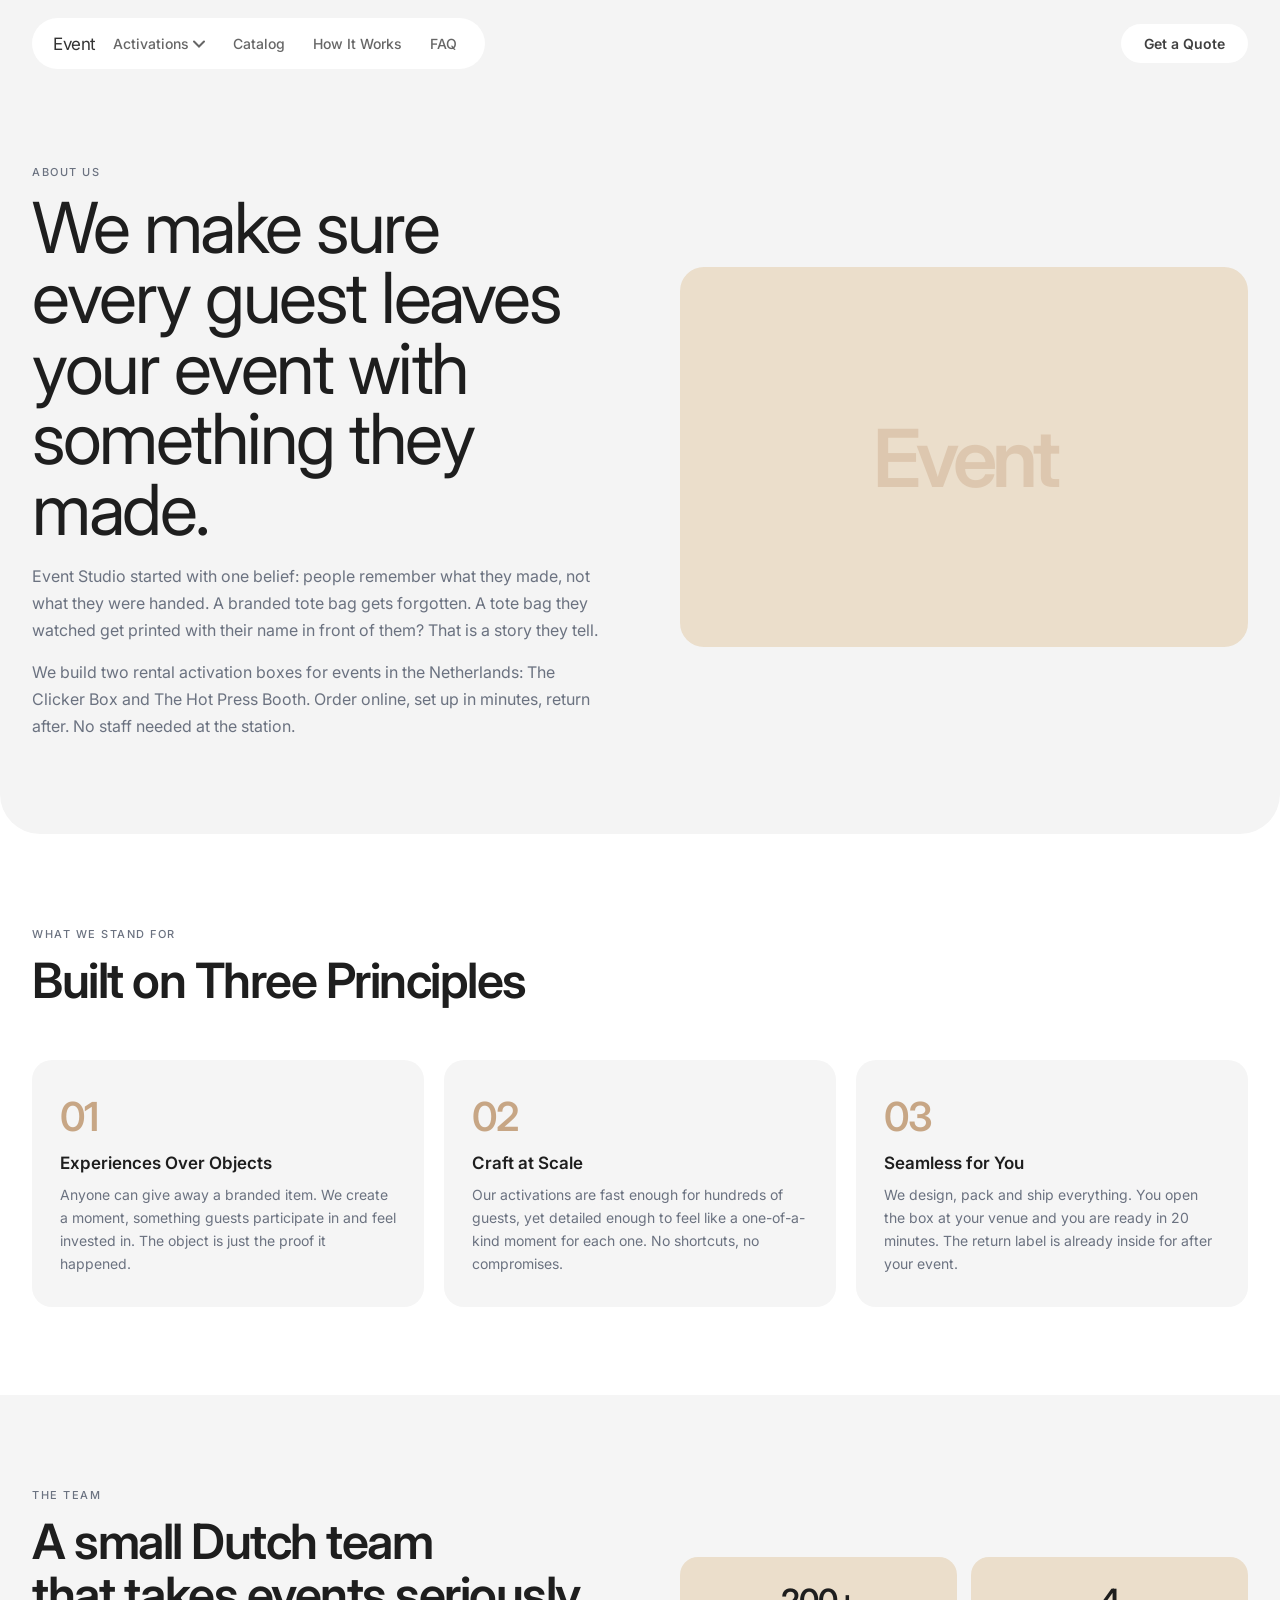
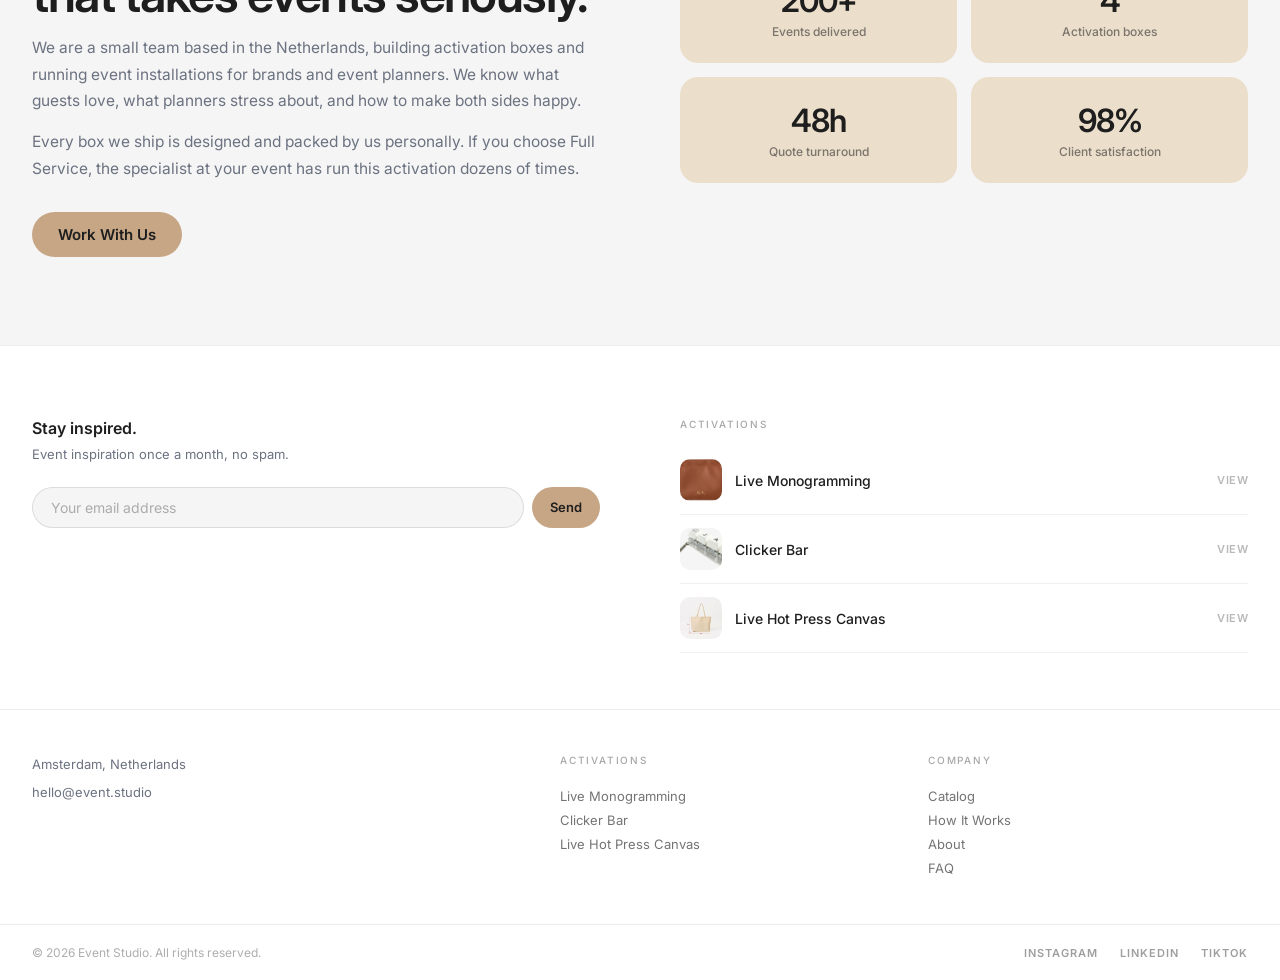
==== about.html @ 9ac8ed44 "Switch colour palette to warm tan: #c7a685 primary, #ebdecb backgrounds Co-Authored-By: Claude Sonne" ====
<!DOCTYPE html>
<html lang="en">
<head>
  <meta charset="UTF-8">
  <meta name="viewport" content="width=device-width, initial-scale=1">
  <title>About | Event Studio</title>
  <meta name="description" content="We are a live event activation studio specializing in personalized interactive experiences: monogramming, perfume bars, clicker keychains and hot press canvas.">
  <link rel="preconnect" href="https://fonts.googleapis.com">
  <link rel="preconnect" href="https://fonts.gstatic.com" crossorigin>
  <link href="https://fonts.googleapis.com/css2?family=Inter:wght@300;400;500;600;700;800;900&display=swap" rel="stylesheet">
  <link rel="stylesheet" href="style.css">
  <style>
    .page-hero { background: #F4F4F4; padding: 160px var(--pad) 80px; border-radius: 0 0 40px 40px; }
    .page-hero-inner { max-width: var(--mw); margin: 0 auto; display: grid; grid-template-columns: 1fr 1fr; gap: 80px; align-items: center; }
    .page-hero h1 { font-size: clamp(38px,5.5vw,80px); font-weight: 400; letter-spacing: -2.5px; color: var(--char); line-height: 1.0; margin-bottom: 18px; }
    .page-hero p { font-size: 16px; color: var(--muted); line-height: 1.7; margin-bottom: 14px; }
    .hero-visual { background: var(--lime-soft); border-radius: 24px; height: 380px; display: flex; align-items: center; justify-content: center; }
    .hero-visual-text { font-size: 80px; font-weight: 600; color: rgba(199,166,133,0.40); letter-spacing: -5px; }

    .sec-values { padding: 88px var(--pad); background: #fff; }
    .values-grid { display: grid; grid-template-columns: repeat(3, 1fr); gap: 20px; margin-top: 52px; }
    .value-card { background: var(--soft); border-radius: 20px; padding: 32px 28px; }
    .value-num { font-size: 40px; font-weight: 600; color: var(--lime); letter-spacing: -2px; margin-bottom: 12px; }
    .value-card h4 { font-size: 17px; font-weight: 600; color: var(--char); margin-bottom: 10px; }
    .value-card p { font-size: 14px; color: var(--muted); line-height: 1.65; }

    .sec-team { padding: 88px var(--pad); background: var(--soft); }
    .team-inner { max-width: var(--mw); margin: 0 auto; display: grid; grid-template-columns: 1fr 1fr; gap: 80px; align-items: center; }
    .team-text p { font-size: 15.5px; color: var(--muted); line-height: 1.72; margin-bottom: 14px; }
    .team-text a { display: inline-block; margin-top: 16px; }
    .team-grid-visual { display: grid; grid-template-columns: 1fr 1fr; gap: 14px; }
    .team-vis-item { background: var(--lime-soft); border-radius: 18px; padding: 24px; text-align: center; }
    .team-vis-num { font-size: 32px; font-weight: 600; color: var(--char); letter-spacing: -1px; margin-bottom: 4px; }
    .team-vis-lbl { font-size: 12px; color: rgba(30,30,30,0.55); font-weight: 500; }

    .sec-cta { padding: 88px var(--pad); background: var(--lime); text-align: center; }
    .sec-cta h2 { font-size: clamp(28px,3.5vw,52px); font-weight: 600; letter-spacing: -1.5px; color: var(--char); margin-bottom: 14px; }
    .sec-cta p { font-size: 16px; color: rgba(30,30,30,0.65); max-width: 500px; margin: 0 auto 32px; line-height: 1.65; }
    .cta-btns { display: flex; gap: 12px; justify-content: center; flex-wrap: wrap; }

    @media (max-width: 900px) { .page-hero-inner { grid-template-columns: 1fr; } .hero-visual { display: none; } .team-inner { grid-template-columns: 1fr; gap: 48px; } }
    @media (max-width: 768px) { .values-grid { grid-template-columns: 1fr; } .team-grid-visual { grid-template-columns: repeat(2,1fr); } .sec-values,.sec-team,.sec-cta { padding: 60px 5vw; } .page-hero { padding: 120px 5vw 60px; } }
  </style>
</head>
<body>
<nav class="nav"><div class="nav-inner">
  <a href="index.html" class="nav-logo">Event</a>
  <div class="nav-links">
    <div class="nav-drop"><button class="nav-drop-btn">Activations<svg class="chevron" viewBox="0 0 12 8" fill="none" stroke="currentColor" stroke-width="2" stroke-linecap="round"><path d="M1 1.5l5 5 5-5"/></svg></button>
    <div class="nav-dropdown"><div class="nav-dropdown-menu"><a href="live-monogramming.html">Live Monogramming</a><a href="clicker-bar.html">Clicker Bar</a><a href="live-hot-press.html">Live Hot Press Canvas</a></div></div></div>
    <a href="catalog.html" class="nav-link">Catalog</a><a href="pricing.html" class="nav-link">How It Works</a><a href="index.html#faq" class="nav-link">FAQ</a>
  </div>
    <button class="hamburger" id="hamburger"><span></span><span></span></button>
</div>
  <a href="book.html" class="btn-quote">Get a Quote</a>
</nav>
<div class="mobile-overlay" id="mobileOverlay">
  <div class="mob-top">
    <a href="index.html" class="mob-logo">Event</a>
    <div class="mob-topnav"><a href="catalog.html">Catalog</a><a href="pricing.html">How It Works</a><a href="index.html#faq">FAQ</a></div>
    <button class="mob-close" id="mobClose"><svg viewBox="0 0 14 14" fill="none" stroke="currentColor" stroke-width="2.5" stroke-linecap="round"><path d="M1 1l12 12M13 1L1 13"/></svg></button>
  </div>
  <div class="mob-panel">
    <a href="live-monogramming.html" class="mob-item"><div class="mob-item-img"><img src="images/img-card-mono.png" alt="Live Monogramming"></div><div class="mob-item-info"><span class="mob-item-cat">Activation</span><span class="mob-item-name">Live Monogramming</span></div></a>
    <a href="clicker-bar.html" class="mob-item"><div class="mob-item-img"><img src="images/img-card-clicker.png" alt="Clicker Bar"></div><div class="mob-item-info"><span class="mob-item-cat">Activation</span><span class="mob-item-name">Clicker Bar</span></div></a>
    <a href="live-hot-press.html" class="mob-item"><div class="mob-item-img"><img src="images/hot-03-tote-bag.png" alt="Live Hot Press Canvas"></div><div class="mob-item-info"><span class="mob-item-cat">Activation</span><span class="mob-item-name">Live Hot Press Canvas</span></div></a>
    <a href="catalog.html" class="mob-all">Browse All Catalog <span>→</span></a>
  </div>
  <a href="book.html" class="mob-quote">Get a Quote</a>
</div>

<section class="page-hero">
  <div class="page-hero-inner">
    <div>
      <div class="sec-badge">About Us</div>
      <h1>We make sure every guest leaves<br>your event with something they made.</h1>
      <p>Event Studio started with one belief: people remember what they made, not what they were handed. A branded tote bag gets forgotten. A tote bag they watched get printed with their name in front of them? That is a story they tell.</p>
      <p>We build two rental activation boxes for events in the Netherlands: The Clicker Box and The Hot Press Booth. Order online, set up in minutes, return after. No staff needed at the station.</p>
    </div>
    <div class="hero-visual"><div class="hero-visual-text">Event</div></div>
  </div>
</section>

<section class="sec-values">
  <div class="sec-inner">
    <div class="sec-hdr reveal"><div class="sec-badge">What We Stand For</div><h2 class="sec-h2">Built on Three Principles</h2></div>
    <div class="values-grid">
      <div class="value-card reveal"><div class="value-num">01</div><h4>Experiences Over Objects</h4><p>Anyone can give away a branded item. We create a moment, something guests participate in and feel invested in. The object is just the proof it happened.</p></div>
      <div class="value-card reveal"><div class="value-num">02</div><h4>Craft at Scale</h4><p>Our activations are fast enough for hundreds of guests, yet detailed enough to feel like a one-of-a-kind moment for each one. No shortcuts, no compromises.</p></div>
      <div class="value-card reveal"><div class="value-num">03</div><h4>Seamless for You</h4><p>We design, pack and ship everything. You open the box at your venue and you are ready in 20 minutes. The return label is already inside for after your event.</p></div>
    </div>
  </div>
</section>

<section class="sec-team">
  <div class="team-inner">
    <div class="team-text reveal">
      <div class="sec-badge">The Team</div>
      <h2 class="sec-h2">A small Dutch team<br>that takes events seriously.</h2>
      <p>We are a small team based in the Netherlands, building activation boxes and running event installations for brands and event planners. We know what guests love, what planners stress about, and how to make both sides happy.</p>
      <p>Every box we ship is designed and packed by us personally. If you choose Full Service, the specialist at your event has run this activation dozens of times.</p>
      <a href="book.html" class="btn-primary">Work With Us</a>
    </div>
    <div class="team-grid-visual reveal">
      <div class="team-vis-item"><div class="team-vis-num">200+</div><div class="team-vis-lbl">Events delivered</div></div>
      <div class="team-vis-item"><div class="team-vis-num">4</div><div class="team-vis-lbl">Activation boxes</div></div>
      <div class="team-vis-item"><div class="team-vis-num">48h</div><div class="team-vis-lbl">Quote turnaround</div></div>
      <div class="team-vis-item"><div class="team-vis-num">98%</div><div class="team-vis-lbl">Client satisfaction</div></div>
    </div>
  </div>
</section>

<footer>
  <div class="foot-top"><div class="foot-nl"><div class="foot-nl-heading">Stay inspired.</div><p>Event inspiration once a month, no spam.</p><form class="nl-form" id="nlForm"><input type="email" placeholder="Your email address" required><button type="submit">Send</button></form></div>
  <div class="foot-acts"><div class="foot-acts-label">Activations</div><ul class="foot-act-list">
    <li><a href="live-monogramming.html"><div class="foot-act-left"><img src="images/img-card-mono.png" alt="" class="foot-act-thumb">Live Monogramming</div><span class="foot-act-arrow">VIEW</span></a></li>
    <li><a href="clicker-bar.html"><div class="foot-act-left"><img src="images/img-card-clicker.png" alt="" class="foot-act-thumb">Clicker Bar</div><span class="foot-act-arrow">VIEW</span></a></li>
    <li><a href="live-hot-press.html"><div class="foot-act-left"><img src="images/hot-03-tote-bag.png" alt="" class="foot-act-thumb">Live Hot Press Canvas</div><span class="foot-act-arrow">VIEW</span></a></li>
  </ul></div></div>
  <div class="foot-mid"><div class="foot-mid-info"><p>Amsterdam, Netherlands</p><p>hello@event.studio</p></div><div><div class="foot-col-label">Activations</div><div class="foot-col-links"><a href="live-monogramming.html">Live Monogramming</a><a href="clicker-bar.html">Clicker Bar</a><a href="live-hot-press.html">Live Hot Press Canvas</a></div></div><div><div class="foot-col-label">Company</div><div class="foot-col-links"><a href="catalog.html">Catalog</a><a href="pricing.html">How It Works</a><a href="about.html">About</a><a href="index.html#faq">FAQ</a></div></div></div>
  <div class="foot-bottom"><p>© 2026 Event Studio. All rights reserved.</p><div class="foot-socials"><a href="#">Instagram</a><a href="#">LinkedIn</a><a href="#">TikTok</a></div></div>
</footer>
<script>
const ham=document.getElementById('hamburger'),overlay=document.getElementById('mobileOverlay'),mobClose=document.getElementById('mobClose');
ham.addEventListener('click',()=>{ham.classList.add('open');overlay.classList.add('open');});
if(mobClose)mobClose.addEventListener('click',()=>{ham.classList.remove('open');overlay.classList.remove('open');});
overlay.querySelectorAll('a').forEach(a=>a.addEventListener('click',()=>{ham.classList.remove('open');overlay.classList.remove('open');}));
document.querySelectorAll('.reveal').forEach(r=>new IntersectionObserver(entries=>{entries.forEach(e=>{if(e.isIntersecting)e.target.classList.add('visible');});},{threshold:0.1}).observe(r));
document.getElementById('nlForm').addEventListener('submit',e=>{e.preventDefault();const b=e.target.querySelector('button');b.textContent='Sent';b.disabled=true;});
</script>
</body>
</html>
---- style.css ----
/* ── TOKENS ─────────────────────────────────────────────── */
:root {
  --lime:        #c7a685;
  --lime-lt:     #d4b99a;
  --lime-soft:   #ebdecb;
  --char:        #1E1E1E;
  --char-dk:     #111111;
  --soft:        #F5F5F5;
  --white:       #FFFFFF;
  --beige:       #F7F3EC;
  --text:        #1A1A1A;
  --muted:       #6B7280;
  --r:           20px;
  --r-pill:      100px;
  --pad:         2.5vw;
  --mw:          1400px;
  --nav-glass:   rgba(255,255,255,0.94);
  --nav-border:  transparent;
}

/* ── RESET ──────────────────────────────────────────────── */
*, *::before, *::after { box-sizing: border-box; margin: 0; padding: 0; }
html { scroll-behavior: smooth; }
body {
  font-family: 'Inter', -apple-system, sans-serif;
  color: var(--text);
  background: var(--white);
  overflow-x: hidden;
}
a { text-decoration: none; color: inherit; }
img { max-width: 100%; display: block; }
button { font-family: inherit; }

/* ── NAVIGATION ─────────────────────────────────────────── */
.nav {
  position: fixed;
  top: 18px;
  left: 50%;
  transform: translateX(-50%);
  z-index: 1000;
  width: calc(100% - 2 * var(--pad));
  max-width: var(--mw);
  display: flex;
  align-items: center;
  justify-content: space-between;
  gap: 10px;
}

/* Left pill: logo + links + hamburger */
.nav-inner {
  background: var(--nav-glass);
  backdrop-filter: blur(28px);
  -webkit-backdrop-filter: blur(28px);
  border-radius: var(--r-pill);
  padding: 8px 14px 8px 20px;
  display: flex;
  align-items: center;
  gap: 4px;
  border: 1px solid var(--nav-border);
}
.nav-logo {
  font-size: 17px;
  font-weight: 400;
  color: rgba(0,0,0,0.8);
  letter-spacing: -0.5px;
  margin-right: auto;
}
.nav-links {
  display: flex;
  align-items: center;
  gap: 2px;
}
.nav-link {
  color: rgba(0,0,0,0.6);
  font-size: 14px;
  font-weight: 500;
  padding: 8px 13px;
  border-radius: var(--r-pill);
  transition: color .2s, background .2s;
  white-space: nowrap;
}
.nav-link:hover { color: rgba(0,0,0,0.85); background: rgba(0,0,0,0.05); }

/* Dropdown */
.nav-drop { position: relative; }
.nav-drop-btn {
  color: rgba(0,0,0,0.6);
  font-size: 14px;
  font-weight: 500;
  padding: 8px 13px;
  border-radius: var(--r-pill);
  background: none;
  border: none;
  cursor: pointer;
  display: flex;
  align-items: center;
  gap: 4px;
  transition: color .2s, background .2s;
  white-space: nowrap;
}
.nav-drop-btn:hover,
.nav-drop:hover .nav-drop-btn { color: rgba(0,0,0,0.85); background: rgba(0,0,0,0.05); }
.nav-drop-btn .chevron {
  width: 12px; height: 12px;
  transition: transform .25s;
  flex-shrink: 0;
}
.nav-drop:hover .nav-drop-btn .chevron { transform: rotate(180deg); }

.nav-dropdown {
  display: none;
  position: absolute;
  top: 100%;
  left: 50%;
  transform: translateX(-50%);
  padding-top: 10px;
  min-width: 230px;
  z-index: 10;
}
.nav-drop:hover .nav-dropdown { display: block; }

.nav-dropdown-menu {
  background: rgba(255,255,255,0.94);
  backdrop-filter: blur(28px);
  -webkit-backdrop-filter: blur(28px);
  border-radius: 16px;
  padding: 8px;
  border: none;
  box-shadow: 0 8px 32px rgba(0,0,0,0.10);
}
.nav-dropdown-menu a {
  display: block;
  color: rgba(0,0,0,0.62);
  font-size: 14px;
  font-weight: 500;
  padding: 10px 14px;
  border-radius: 10px;
  transition: background .2s, color .2s;
}
.nav-dropdown-menu a:hover { background: rgba(0,0,0,0.05); color: rgba(0,0,0,0.85); }

/* Right pill: Get a Quote */
.btn-quote {
  background: var(--nav-glass);
  backdrop-filter: blur(28px);
  -webkit-backdrop-filter: blur(28px);
  border: 1px solid var(--nav-border);
  color: rgba(0,0,0,0.75);
  font-size: 14px;
  font-weight: 600;
  padding: 10px 22px;
  border-radius: var(--r-pill);
  transition: background .2s;
  white-space: nowrap;
  flex-shrink: 0;
  display: block;
}
.btn-quote:hover { background: rgba(255,255,255,0.95); }

/* Hamburger */
.hamburger {
  display: none;
  flex-direction: column;
  gap: 6px;
  background: none;
  border: none;
  cursor: pointer;
  padding: 8px;
  margin-left: 4px;
}
.hamburger span {
  display: block;
  width: 22px;
  height: 2.5px;
  background: rgba(0,0,0,0.65);
  border-radius: var(--r-pill);
  transition: transform .3s, opacity .3s;
}
.hamburger.open span:nth-child(1) { transform: translateY(8.5px) rotate(45deg); }
.hamburger.open span:nth-child(2) { transform: translateY(-8.5px) rotate(-45deg); }

/* ── MOBILE OVERLAY ──────────────────────────────────────── */
.mobile-overlay {
  display: flex;
  position: fixed;
  inset: 0;
  background: rgba(15,15,15,0.95);
  backdrop-filter: blur(28px);
  -webkit-backdrop-filter: blur(28px);
  z-index: 999;
  padding: 16px 5vw 32px;
  flex-direction: column;
  gap: 0;
  transform: translateY(-100%);
  transition: transform .42s cubic-bezier(.16,1,.3,1);
  pointer-events: none;
  overflow-y: auto;
}
.mobile-overlay.open { transform: translateY(0); pointer-events: auto; }
.mob-top {
  display: flex;
  align-items: center;
  gap: 8px;
  padding: 14px 0 18px;
  border-bottom: 1px solid rgba(255,255,255,0.07);
  margin-bottom: 18px;
}
.mob-logo {
  font-size: 16px;
  font-weight: 600;
  color: #fff;
  letter-spacing: -0.5px;
  text-decoration: none;
  margin-right: 4px;
}
.mob-topnav { display: flex; flex-wrap: wrap; gap: 2px; }
.mob-topnav a {
  color: rgba(255,255,255,0.52);
  font-size: 13px;
  font-weight: 500;
  padding: 5px 10px;
  border-radius: var(--r-pill);
  transition: color .2s, background .2s;
}
.mob-topnav a:hover { color: #fff; background: rgba(255,255,255,0.08); }
.mob-close {
  margin-left: auto;
  background: rgba(255,255,255,0.1);
  border: none;
  border-radius: 50%;
  width: 34px;
  height: 34px;
  display: flex;
  align-items: center;
  justify-content: center;
  cursor: pointer;
  flex-shrink: 0;
  transition: background .2s;
}
.mob-close:hover { background: rgba(255,255,255,0.18); }
.mob-close svg { width: 14px; height: 14px; stroke: rgba(255,255,255,0.75); }
.mob-panel {
  background: rgba(255,255,255,0.05);
  border-radius: 20px;
  overflow: hidden;
  border: 1px solid rgba(255,255,255,0.07);
}
.mob-item {
  display: flex;
  align-items: center;
  gap: 14px;
  padding: 14px 18px;
  border-bottom: 1px solid rgba(255,255,255,0.06);
  color: #fff;
  transition: background .2s;
}
.mob-item:last-of-type { border-bottom: none; }
.mob-item:hover { background: rgba(255,255,255,0.04); }
.mob-item-img {
  width: 52px;
  height: 52px;
  border-radius: 12px;
  background: rgba(255,255,255,0.08);
  overflow: hidden;
  flex-shrink: 0;
  display: flex;
  align-items: center;
  justify-content: center;
}
.mob-item-img img { width: 100%; height: 100%; object-fit: contain; }
.mob-item-cat {
  display: block;
  font-size: 11px;
  color: rgba(255,255,255,0.35);
  margin-bottom: 3px;
  font-weight: 500;
}
.mob-item-name {
  display: block;
  font-size: 15px;
  font-weight: 600;
  color: rgba(255,255,255,0.88);
}
.mob-all {
  display: flex;
  align-items: center;
  justify-content: flex-end;
  gap: 6px;
  padding: 14px 18px;
  font-size: 13px;
  font-weight: 600;
  color: var(--lime);
  border-top: 1px solid rgba(255,255,255,0.06);
  transition: color .2s;
}
.mob-all:hover { color: var(--lime-lt); }
.mob-quote {
  display: block;
  margin-top: 16px;
  background: var(--lime);
  color: var(--char);
  font-size: 16px;
  font-weight: 600;
  padding: 15px;
  border-radius: var(--r-pill);
  text-align: center;
  transition: background .2s;
}
.mob-quote:hover { background: var(--lime-lt); }

/* ── SHARED SECTION LAYOUT ───────────────────────────────── */
.sec-inner {
  max-width: var(--mw);
  margin: 0 auto;
}
.sec-badge {
  display: inline-block;
  font-size: 11px;
  font-weight: 500;
  letter-spacing: 1.5px;
  text-transform: uppercase;
  color: var(--muted);
  margin-bottom: 14px;
}
.sec-badge-lime {
  display: inline-block;
  font-size: 11px;
  font-weight: 500;
  letter-spacing: 1.5px;
  text-transform: uppercase;
  color: rgba(30,30,30,0.55);
  margin-bottom: 14px;
}
.sec-h2 {
  font-size: clamp(30px, 3.8vw, 54px);
  font-weight: 600;
  letter-spacing: -1.5px;
  line-height: 1.08;
  color: var(--char);
  margin-bottom: 14px;
}
.sec-sub {
  font-size: 16px;
  color: var(--muted);
  max-width: 580px;
  line-height: 1.65;
}
.sec-hdr { margin-bottom: 52px; }

/* ── BUTTONS ─────────────────────────────────────────────── */
.btn-primary {
  display: inline-block;
  background: var(--lime);
  color: var(--char);
  font-weight: 600;
  font-size: 15px;
  padding: 13px 26px;
  border-radius: var(--r-pill);
  transition: background .2s, transform .2s;
}
.btn-primary:hover { background: var(--lime-lt); transform: translateY(-1px); }

.btn-dark {
  display: inline-block;
  background: var(--char);
  color: #fff;
  font-weight: 600;
  font-size: 15px;
  padding: 13px 26px;
  border-radius: var(--r-pill);
  transition: background .2s;
}
.btn-dark:hover { background: #333; }

.btn-outline {
  display: inline-block;
  background: transparent;
  color: var(--char);
  font-weight: 600;
  font-size: 15px;
  padding: 12px 24px;
  border-radius: var(--r-pill);
  border: 1.5px solid rgba(30,30,30,0.18);
  transition: border-color .2s, background .2s;
}
.btn-outline:hover { border-color: var(--char); background: rgba(30,30,30,0.04); }

/* ── FOOTER ─────────────────────────────────────────────── */
footer {
  background: #fff;
  border-top: 1px solid rgba(0,0,0,0.07);
}
.foot-top {
  max-width: var(--mw);
  margin: 0 auto;
  padding: 72px var(--pad) 56px;
  display: grid;
  grid-template-columns: 1fr 1fr;
  gap: 80px;
  align-items: start;
  border-bottom: 1px solid rgba(0,0,0,0.07);
}
.foot-nl-heading {
  font-size: 16px;
  font-weight: 600;
  color: var(--char);
  margin-bottom: 6px;
}
.foot-nl p {
  font-size: 13px;
  color: var(--muted);
  margin-bottom: 22px;
  line-height: 1.55;
}
.nl-form { display: flex; gap: 8px; }
.nl-form input {
  flex: 1;
  min-width: 0;
  background: var(--soft);
  border: 1px solid rgba(0,0,0,0.1);
  border-radius: var(--r-pill);
  padding: 11px 18px;
  color: var(--char);
  font-size: 14px;
  font-family: 'Inter', sans-serif;
}
.nl-form input::placeholder { color: rgba(0,0,0,0.3); }
.nl-form input:focus { outline: none; border-color: var(--lime); }
.nl-form button {
  background: var(--lime);
  color: var(--char);
  font-weight: 600;
  font-size: 13px;
  padding: 11px 18px;
  border-radius: var(--r-pill);
  border: none;
  cursor: pointer;
  white-space: nowrap;
  transition: background .2s;
  font-family: 'Inter', sans-serif;
}
.nl-form button:hover { background: var(--lime-lt); }

.foot-acts-label {
  font-size: 10px;
  font-weight: 500;
  letter-spacing: 1.8px;
  text-transform: uppercase;
  color: rgba(0,0,0,0.35);
  margin-bottom: 16px;
}
.foot-act-list { list-style: none; }
.foot-act-list li { border-bottom: 1px solid rgba(0,0,0,0.06); }
.foot-act-list li a {
  display: flex;
  align-items: center;
  justify-content: space-between;
  gap: 14px;
  padding: 13px 0;
  color: var(--char);
  font-size: 14px;
  font-weight: 500;
  transition: color .2s;
}
.foot-act-list li a:hover { color: var(--lime); }
.foot-act-left { display: flex; align-items: center; gap: 13px; }
.foot-act-thumb {
  width: 42px;
  height: 42px;
  border-radius: 10px;
  object-fit: cover;
  background: var(--soft);
  flex-shrink: 0;
}
.foot-act-arrow {
  font-size: 11px;
  color: rgba(0,0,0,0.28);
  font-weight: 600;
  letter-spacing: 0.5px;
}

.foot-mid {
  max-width: var(--mw);
  margin: 0 auto;
  padding: 44px var(--pad);
  display: grid;
  grid-template-columns: 1.5fr 1fr 1fr;
  gap: 48px;
  border-bottom: 1px solid rgba(0,0,0,0.07);
}
.foot-mid-info p {
  font-size: 13px;
  color: var(--muted);
  line-height: 1.65;
  margin-bottom: 6px;
}
.foot-col-label {
  font-size: 10px;
  font-weight: 500;
  letter-spacing: 1.8px;
  text-transform: uppercase;
  color: rgba(0,0,0,0.35);
  margin-bottom: 18px;
}
.foot-col-links a {
  display: block;
  font-size: 13px;
  color: rgba(0,0,0,0.55);
  padding: 4px 0;
  transition: color .2s;
}
.foot-col-links a:hover { color: var(--lime); }

.foot-bottom {
  max-width: var(--mw);
  margin: 0 auto;
  padding: 20px var(--pad);
  display: flex;
  align-items: center;
  justify-content: space-between;
}
.foot-bottom p {
  font-size: 12px;
  color: rgba(0,0,0,0.32);
}
.foot-socials { display: flex; gap: 22px; }
.foot-socials a {
  font-size: 11px;
  font-weight: 600;
  letter-spacing: 1px;
  text-transform: uppercase;
  color: rgba(0,0,0,0.38);
  transition: color .2s;
}
.foot-socials a:hover { color: var(--lime); }

/* ── REVEAL ANIMATION ────────────────────────────────────── */
.reveal {
  opacity: 0;
  transform: translateY(28px);
  transition: opacity .6s ease, transform .6s ease;
}
.reveal.visible { opacity: 1; transform: translateY(0); }

/* ── RESPONSIVE ─────────────────────────────────────────── */
@media (max-width: 960px) {
  .nav-links, .btn-quote { display: none !important; }
  .hamburger { display: flex !important; }
}

@media (max-width: 768px) {
  :root { --pad: 5vw; }
  .foot-top { grid-template-columns: 1fr; gap: 48px; }
  .foot-mid { grid-template-columns: 1fr 1fr; gap: 28px; }
  .foot-bottom { flex-direction: column; gap: 14px; text-align: center; }
}

@media (max-width: 480px) {
  .foot-mid { grid-template-columns: 1fr; }
}
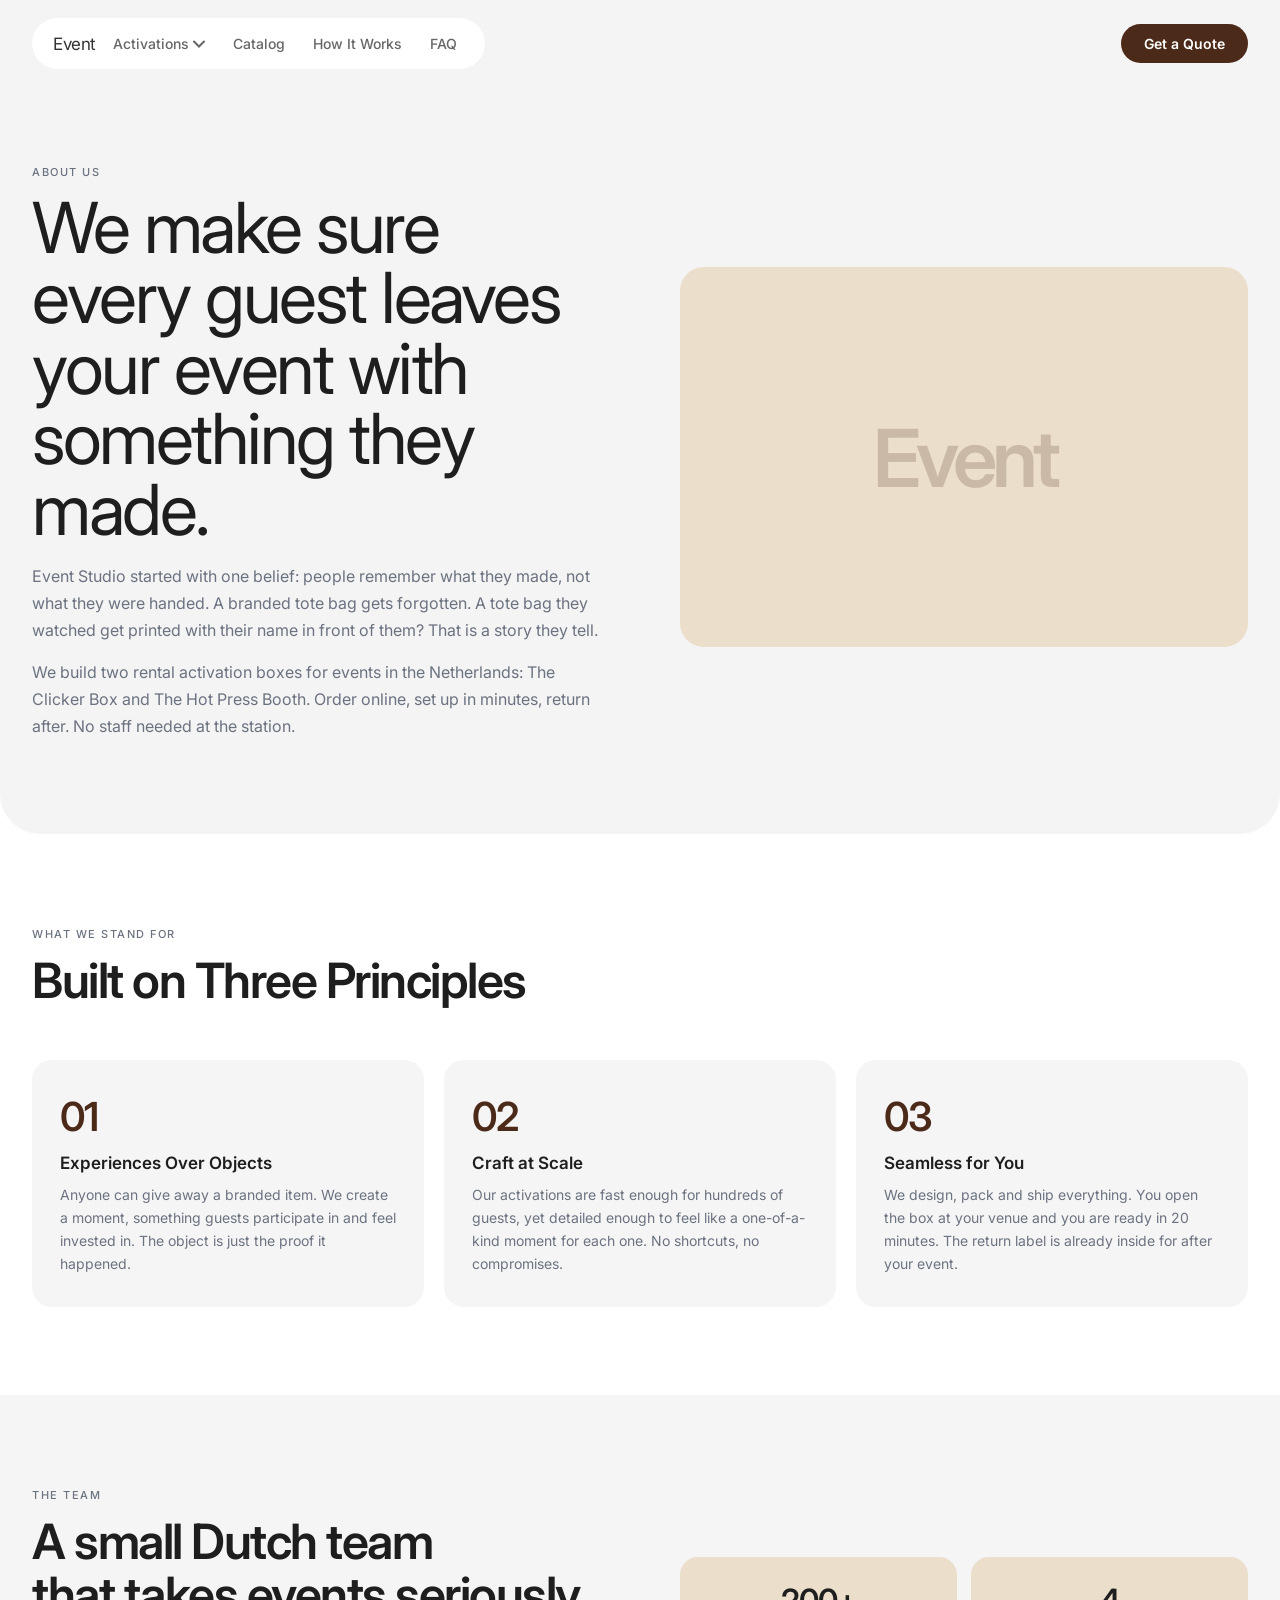
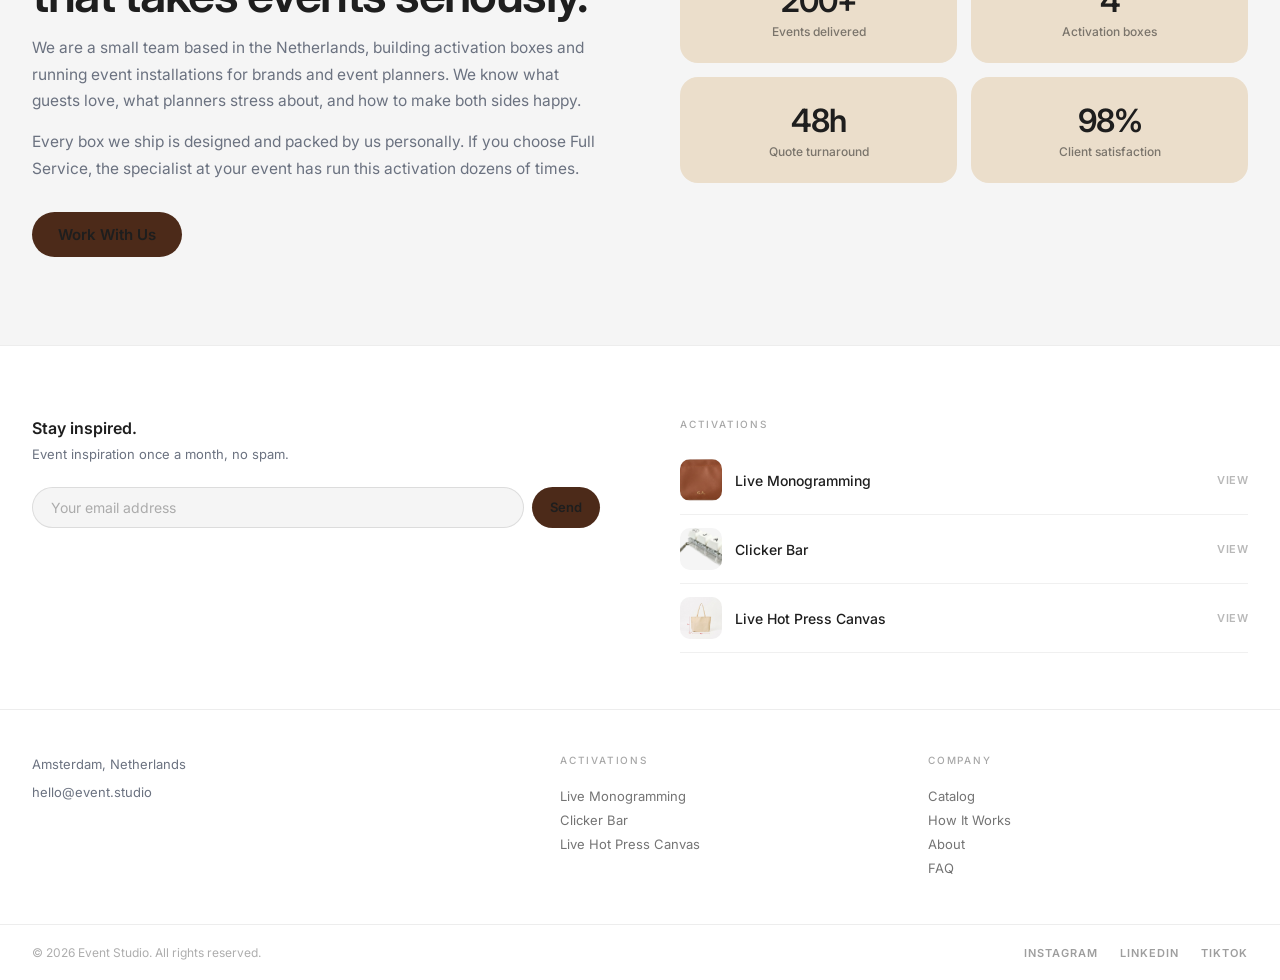
==== commit 7a5e1053: "Accent color to #4c2a19 dark brown; Get a Quote button uses accent with white text Co-Authored-By: C" ====
--- a/about.html
+++ b/about.html
@@ -15,7 +15,7 @@
     .page-hero h1 { font-size: clamp(38px,5.5vw,80px); font-weight: 400; letter-spacing: -2.5px; color: var(--char); line-height: 1.0; margin-bottom: 18px; }
     .page-hero p { font-size: 16px; color: var(--muted); line-height: 1.7; margin-bottom: 14px; }
     .hero-visual { background: var(--lime-soft); border-radius: 24px; height: 380px; display: flex; align-items: center; justify-content: center; }
-    .hero-visual-text { font-size: 80px; font-weight: 600; color: rgba(199,166,133,0.40); letter-spacing: -5px; }
+    .hero-visual-text { font-size: 80px; font-weight: 600; color: rgba(76,42,25,0.20); letter-spacing: -5px; }
 
     .sec-values { padding: 88px var(--pad); background: #fff; }
     .values-grid { display: grid; grid-template-columns: repeat(3, 1fr); gap: 20px; margin-top: 52px; }
--- a/style.css
+++ b/style.css
@@ -1,7 +1,7 @@
 /* ── TOKENS ─────────────────────────────────────────────── */
 :root {
-  --lime:        #c7a685;
-  --lime-lt:     #d4b99a;
+  --lime:        #4c2a19;
+  --lime-lt:     #6b3d26;
   --lime-soft:   #ebdecb;
   --char:        #1E1E1E;
   --char-dk:     #111111;
@@ -141,11 +141,9 @@
 
 /* Right pill: Get a Quote */
 .btn-quote {
-  background: var(--nav-glass);
-  backdrop-filter: blur(28px);
-  -webkit-backdrop-filter: blur(28px);
-  border: 1px solid var(--nav-border);
-  color: rgba(0,0,0,0.75);
+  background: #4c2a19;
+  border: 1px solid transparent;
+  color: #fff;
   font-size: 14px;
   font-weight: 600;
   padding: 10px 22px;
@@ -155,7 +153,7 @@
   flex-shrink: 0;
   display: block;
 }
-.btn-quote:hover { background: rgba(255,255,255,0.95); }
+.btn-quote:hover { background: #6b3d26; }
 
 /* Hamburger */
 .hamburger {
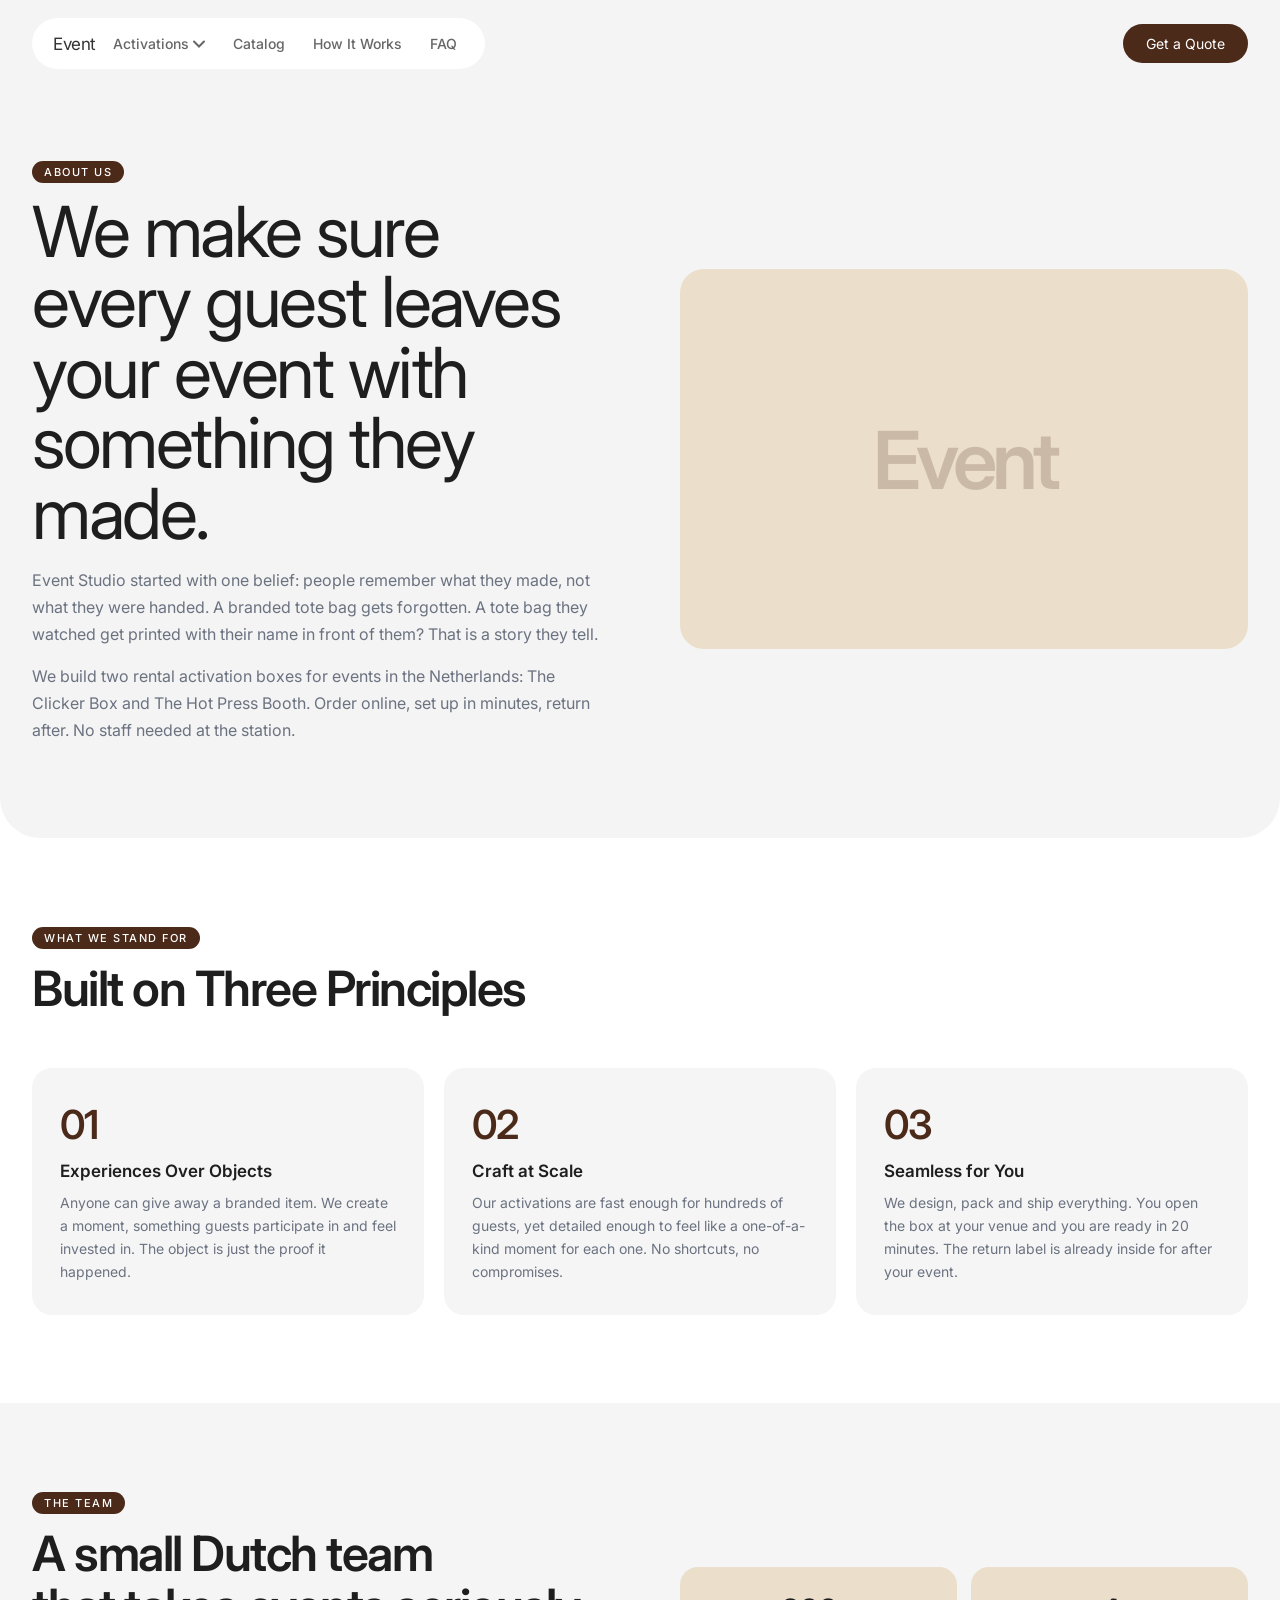
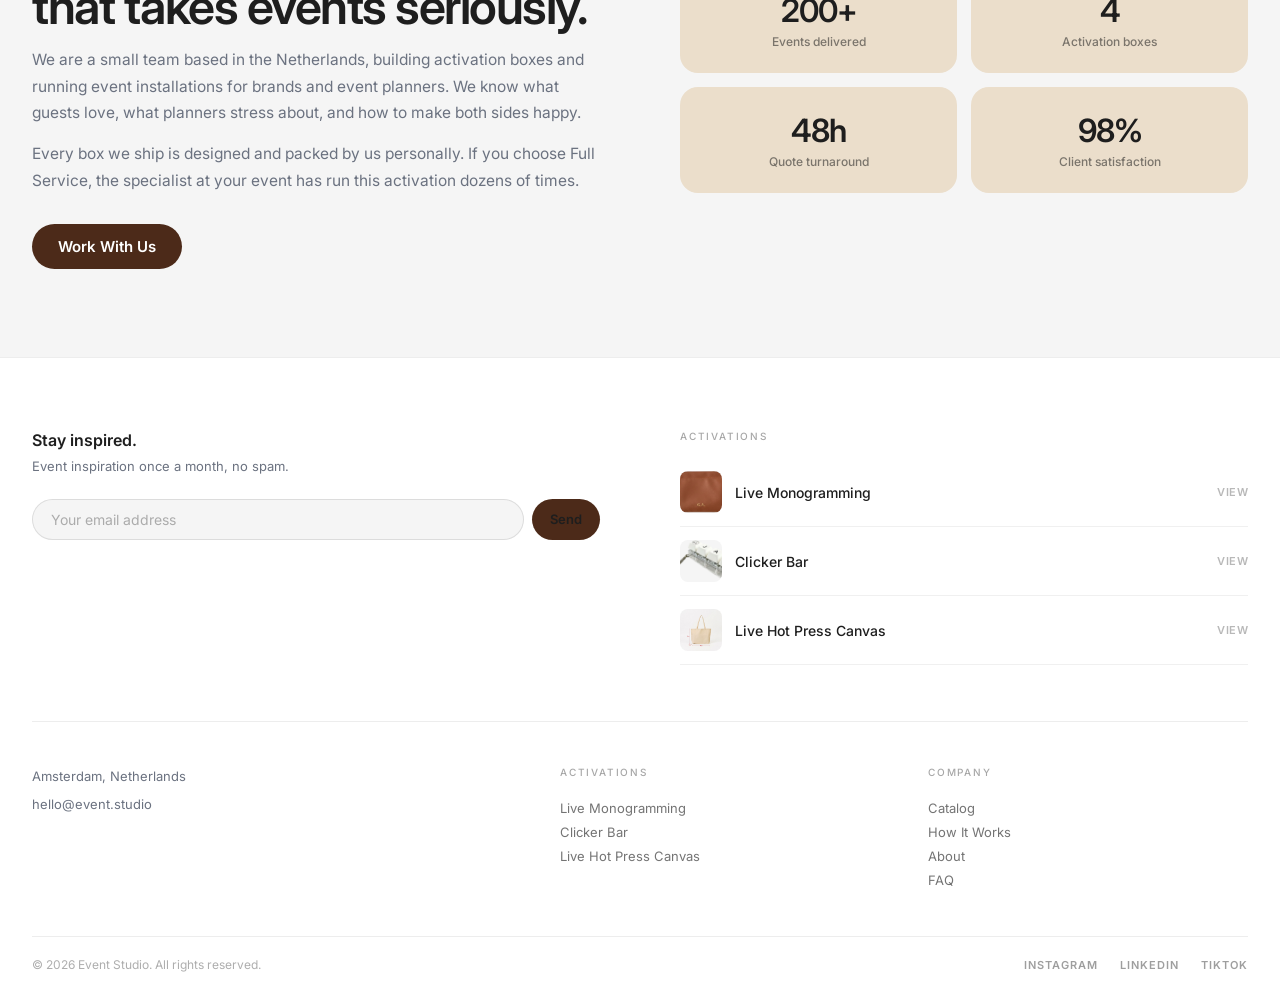
==== commit 8dc8c5ff: "Normalise mobile nav across all pages to single consistent structure Co-Authored-By: Claude Sonnet 4" ====
--- a/about.html
+++ b/about.html
@@ -57,14 +57,16 @@
 <div class="mobile-overlay" id="mobileOverlay">
   <div class="mob-top">
     <a href="index.html" class="mob-logo">Event</a>
-    <div class="mob-topnav"><a href="catalog.html">Catalog</a><a href="pricing.html">How It Works</a><a href="index.html#faq">FAQ</a></div>
     <button class="mob-close" id="mobClose"><svg viewBox="0 0 14 14" fill="none" stroke="currentColor" stroke-width="2.5" stroke-linecap="round"><path d="M1 1l12 12M13 1L1 13"/></svg></button>
   </div>
   <div class="mob-panel">
-    <a href="live-monogramming.html" class="mob-item"><div class="mob-item-img"><img src="images/img-card-mono.png" alt="Live Monogramming"></div><div class="mob-item-info"><span class="mob-item-cat">Activation</span><span class="mob-item-name">Live Monogramming</span></div></a>
     <a href="clicker-bar.html" class="mob-item"><div class="mob-item-img"><img src="images/img-card-clicker.png" alt="Clicker Bar"></div><div class="mob-item-info"><span class="mob-item-cat">Activation</span><span class="mob-item-name">Clicker Bar</span></div></a>
     <a href="live-hot-press.html" class="mob-item"><div class="mob-item-img"><img src="images/hot-03-tote-bag.png" alt="Live Hot Press Canvas"></div><div class="mob-item-info"><span class="mob-item-cat">Activation</span><span class="mob-item-name">Live Hot Press Canvas</span></div></a>
-    <a href="catalog.html" class="mob-all">Browse All Catalog <span>→</span></a>
+  </div>
+  <div class="mob-nav-links">
+    <a href="catalog.html" class="mob-nav-text">Catalog</a>
+    <a href="pricing.html" class="mob-nav-text">How It Works</a>
+    <a href="index.html#faq" class="mob-nav-text">FAQ</a>
   </div>
   <a href="book.html" class="mob-quote">Get a Quote</a>
 </div>
--- a/style.css
+++ b/style.css
@@ -123,7 +123,7 @@
   background: rgba(255,255,255,0.94);
   backdrop-filter: blur(28px);
   -webkit-backdrop-filter: blur(28px);
-  border-radius: 16px;
+  border-radius: 8px;
   padding: 8px;
   border: none;
   box-shadow: 0 8px 32px rgba(0,0,0,0.10);
@@ -134,10 +134,11 @@
   font-size: 14px;
   font-weight: 500;
   padding: 10px 14px;
-  border-radius: 10px;
+  border-radius: 8px;
   transition: background .2s, color .2s;
 }
 .nav-dropdown-menu a:hover { background: rgba(0,0,0,0.05); color: rgba(0,0,0,0.85); }
+.nav-dropdown-divider { height: 1px; background: rgba(0,0,0,0.07); margin: 4px 8px; }
 
 /* Right pill: Get a Quote */
 .btn-quote {
@@ -145,7 +146,7 @@
   border: 1px solid transparent;
   color: #fff;
   font-size: 14px;
-  font-weight: 600;
+  font-weight: 400;
   padding: 10px 22px;
   border-radius: var(--r-pill);
   transition: background .2s;
@@ -182,10 +183,8 @@
   display: flex;
   position: fixed;
   inset: 0;
-  background: rgba(15,15,15,0.95);
-  backdrop-filter: blur(28px);
-  -webkit-backdrop-filter: blur(28px);
-  z-index: 999;
+  background: var(--lime-soft);
+  z-index: 1001;
   padding: 16px 5vw 32px;
   flex-direction: column;
   gap: 0;
@@ -200,30 +199,29 @@
   align-items: center;
   gap: 8px;
   padding: 14px 0 18px;
-  border-bottom: 1px solid rgba(255,255,255,0.07);
   margin-bottom: 18px;
 }
 .mob-logo {
   font-size: 16px;
   font-weight: 600;
-  color: #fff;
+  color: var(--char);
   letter-spacing: -0.5px;
   text-decoration: none;
   margin-right: 4px;
 }
 .mob-topnav { display: flex; flex-wrap: wrap; gap: 2px; }
 .mob-topnav a {
-  color: rgba(255,255,255,0.52);
+  color: rgba(30,30,30,0.55);
   font-size: 13px;
   font-weight: 500;
   padding: 5px 10px;
   border-radius: var(--r-pill);
   transition: color .2s, background .2s;
 }
-.mob-topnav a:hover { color: #fff; background: rgba(255,255,255,0.08); }
+.mob-topnav a:hover { color: var(--char); background: rgba(0,0,0,0.06); }
 .mob-close {
   margin-left: auto;
-  background: rgba(255,255,255,0.1);
+  background: rgba(0,0,0,0.08);
   border: none;
   border-radius: 50%;
   width: 34px;
@@ -235,30 +233,30 @@
   flex-shrink: 0;
   transition: background .2s;
 }
-.mob-close:hover { background: rgba(255,255,255,0.18); }
-.mob-close svg { width: 14px; height: 14px; stroke: rgba(255,255,255,0.75); }
+.mob-close:hover { background: rgba(0,0,0,0.14); }
+.mob-close svg { width: 14px; height: 14px; stroke: rgba(30,30,30,0.7); }
 .mob-panel {
-  background: rgba(255,255,255,0.05);
-  border-radius: 20px;
+  background: rgba(255,255,255,0.55);
+  border-radius: 8px;
   overflow: hidden;
-  border: 1px solid rgba(255,255,255,0.07);
+  border: 1px solid rgba(0,0,0,0.07);
 }
 .mob-item {
   display: flex;
   align-items: center;
   gap: 14px;
   padding: 14px 18px;
-  border-bottom: 1px solid rgba(255,255,255,0.06);
-  color: #fff;
+  border-bottom: 1px solid rgba(0,0,0,0.06);
+  color: var(--char);
   transition: background .2s;
 }
 .mob-item:last-of-type { border-bottom: none; }
-.mob-item:hover { background: rgba(255,255,255,0.04); }
+.mob-item:hover { background: rgba(0,0,0,0.04); }
 .mob-item-img {
   width: 52px;
   height: 52px;
-  border-radius: 12px;
-  background: rgba(255,255,255,0.08);
+  border-radius: 8px;
+  background: var(--soft);
   overflow: hidden;
   flex-shrink: 0;
   display: flex;
@@ -269,7 +267,7 @@
 .mob-item-cat {
   display: block;
   font-size: 11px;
-  color: rgba(255,255,255,0.35);
+  color: rgba(30,30,30,0.45);
   margin-bottom: 3px;
   font-weight: 500;
 }
@@ -277,7 +275,7 @@
   display: block;
   font-size: 15px;
   font-weight: 600;
-  color: rgba(255,255,255,0.88);
+  color: var(--char);
 }
 .mob-all {
   display: flex;
@@ -288,15 +286,18 @@
   font-size: 13px;
   font-weight: 600;
   color: var(--lime);
-  border-top: 1px solid rgba(255,255,255,0.06);
+  border-top: 1px solid rgba(0,0,0,0.06);
   transition: color .2s;
 }
 .mob-all:hover { color: var(--lime-lt); }
+.mob-nav-links { display: flex; flex-direction: column; margin-top: 10px; }
+.mob-nav-text { font-size: 15px; font-weight: 500; color: rgba(30,30,30,0.55); padding: 10px 4px; transition: color .2s; }
+.mob-nav-text:hover { color: var(--char); }
 .mob-quote {
   display: block;
   margin-top: 16px;
   background: var(--lime);
-  color: var(--char);
+  color: #fff;
   font-size: 16px;
   font-weight: 600;
   padding: 15px;
@@ -317,7 +318,10 @@
   font-weight: 500;
   letter-spacing: 1.5px;
   text-transform: uppercase;
-  color: var(--muted);
+  background: #4c2a19;
+  color: #fff;
+  padding: 4px 12px;
+  border-radius: var(--r-pill);
   margin-bottom: 14px;
 }
 .sec-badge-lime {
@@ -326,7 +330,10 @@
   font-weight: 500;
   letter-spacing: 1.5px;
   text-transform: uppercase;
-  color: rgba(30,30,30,0.55);
+  background: #4c2a19;
+  color: #fff;
+  padding: 4px 12px;
+  border-radius: var(--r-pill);
   margin-bottom: 14px;
 }
 .sec-h2 {
@@ -349,7 +356,7 @@
 .btn-primary {
   display: inline-block;
   background: var(--lime);
-  color: var(--char);
+  color: #fff;
   font-weight: 600;
   font-size: 15px;
   padding: 13px 26px;
@@ -360,7 +367,7 @@
 
 .btn-dark {
   display: inline-block;
-  background: var(--char);
+  background: #4c2a19;
   color: #fff;
   font-weight: 600;
   font-size: 15px;
@@ -368,7 +375,7 @@
   border-radius: var(--r-pill);
   transition: background .2s;
 }
-.btn-dark:hover { background: #333; }
+.btn-dark:hover { background: #6b3d26; }
 
 .btn-outline {
   display: inline-block;
@@ -387,11 +394,12 @@
 footer {
   background: #fff;
   border-top: 1px solid rgba(0,0,0,0.07);
+  padding: 0 var(--pad);
 }
 .foot-top {
   max-width: var(--mw);
   margin: 0 auto;
-  padding: 72px var(--pad) 56px;
+  padding: 72px 0 56px;
   display: grid;
   grid-template-columns: 1fr 1fr;
   gap: 80px;
@@ -465,7 +473,7 @@
 .foot-act-thumb {
   width: 42px;
   height: 42px;
-  border-radius: 10px;
+  border-radius: 8px;
   object-fit: cover;
   background: var(--soft);
   flex-shrink: 0;
@@ -480,7 +488,7 @@
 .foot-mid {
   max-width: var(--mw);
   margin: 0 auto;
-  padding: 44px var(--pad);
+  padding: 44px 0;
   display: grid;
   grid-template-columns: 1.5fr 1fr 1fr;
   gap: 48px;
@@ -512,7 +520,7 @@
 .foot-bottom {
   max-width: var(--mw);
   margin: 0 auto;
-  padding: 20px var(--pad);
+  padding: 20px 0;
   display: flex;
   align-items: center;
   justify-content: space-between;
@@ -531,6 +539,43 @@
   transition: color .2s;
 }
 .foot-socials a:hover { color: var(--lime); }
+
+/* ── BOOK FORM (shared across pages) ─────────────────────── */
+.book-grid { max-width: var(--mw); margin: 0 auto; display: grid; grid-template-columns: 360px 1fr; gap: 80px; align-items: start; }
+.book-sidebar h3 { font-size: 20px; font-weight: 600; color: var(--char); margin-bottom: 10px; letter-spacing: -0.5px; }
+.book-sidebar p { font-size: 14px; color: var(--muted); line-height: 1.65; margin-bottom: 28px; }
+.sidebar-bullets { display: flex; flex-direction: column; gap: 14px; margin-bottom: 36px; }
+.sb-item { display: flex; align-items: flex-start; gap: 12px; }
+.sb-dot { width: 22px; height: 22px; background: var(--lime-soft); border-radius: 50%; flex-shrink: 0; margin-top: 1px; display: flex; align-items: center; justify-content: center; }
+.sb-dot::after { content:''; display:block; width:8px; height:8px; background:var(--lime); border-radius:50%; }
+.sb-item span { font-size: 13.5px; color: var(--char); line-height: 1.5; }
+.book-form { display: flex; flex-direction: column; gap: 18px; }
+.form-section-label { font-size: 11px; font-weight: 600; letter-spacing: 1.5px; text-transform: uppercase; color: var(--muted); padding-bottom: 10px; border-bottom: 1px solid rgba(30,30,30,0.1); margin-top: 8px; }
+.form-row { display: grid; grid-template-columns: 1fr 1fr; gap: 14px; }
+.fg { display: flex; flex-direction: column; gap: 6px; }
+.fg label { font-size: 12.5px; font-weight: 600; color: var(--char); }
+.fg input, .fg select, .fg textarea { padding: 13px 15px; border: 1.5px solid rgba(30,30,30,0.11); border-radius: 8px; font-size: 14.5px; font-family: 'Inter', sans-serif; color: var(--char); background: #fff; transition: border-color .2s; -webkit-appearance: none; }
+.fg input:focus, .fg select:focus, .fg textarea:focus { outline: none; border-color: var(--lime); }
+.fg textarea { resize: vertical; min-height: 120px; }
+.fg select { background-image: url("data:image/svg+xml,%3Csvg xmlns='http://www.w3.org/2000/svg' width='12' height='8' viewBox='0 0 12 8'%3E%3Cpath d='M1 1l5 5 5-5' stroke='%23999' stroke-width='1.5' fill='none' stroke-linecap='round'/%3E%3C/svg%3E"); background-repeat: no-repeat; background-position: right 14px center; padding-right: 36px; }
+.checkbox-group { display: flex; flex-wrap: wrap; gap: 10px; }
+.checkbox-item { display: flex; align-items: center; gap: 7px; cursor: pointer; }
+.checkbox-item input[type="checkbox"] { width: 16px; height: 16px; accent-color: var(--lime); cursor: pointer; }
+.checkbox-item span { font-size: 13.5px; color: var(--char); }
+.btn-submit { background: var(--lime); color: #fff; font-weight: 600; font-size: 16px; padding: 16px 28px; border-radius: var(--r-pill); border: none; cursor: pointer; width: 100%; transition: background .2s, transform .2s; margin-top: 4px; }
+.btn-submit:hover { background: var(--lime-lt); transform: translateY(-1px); }
+.form-note { font-size: 12px; color: var(--muted); text-align: center; margin-top: 6px; }
+@media (max-width: 900px) { .book-grid { grid-template-columns: 1fr; gap: 48px; } }
+@media (max-width: 440px) { .form-row { grid-template-columns: 1fr; } }
+
+/* ── BOX ITEMS GRID (shared across pages) ────────────────── */
+.box-items-grid { display: grid; grid-template-columns: repeat(4,1fr); gap: 20px; margin-top: 48px; }
+.box-item-card { border-radius: 8px; overflow: hidden; background: #F4F4F4; }
+.box-item-card-img { height: 200px; display: flex; align-items: center; justify-content: center; padding: 14px; }
+.box-item-card-img img { max-height: 100%; max-width: 100%; object-fit: contain; }
+.box-item-card-body { padding: 16px 18px 20px; }
+.box-item-card-name { font-size: 14px; font-weight: 600; color: var(--char); margin-bottom: 4px; }
+.box-item-card-desc { font-size: 12.5px; color: var(--muted); line-height: 1.5; }
 
 /* ── REVEAL ANIMATION ────────────────────────────────────── */
 .reveal {
@@ -551,6 +596,7 @@
   .foot-top { grid-template-columns: 1fr; gap: 48px; }
   .foot-mid { grid-template-columns: 1fr 1fr; gap: 28px; }
   .foot-bottom { flex-direction: column; gap: 14px; text-align: center; }
+  .box-items-grid { grid-template-columns: repeat(2,1fr); }
 }
 
 @media (max-width: 480px) {
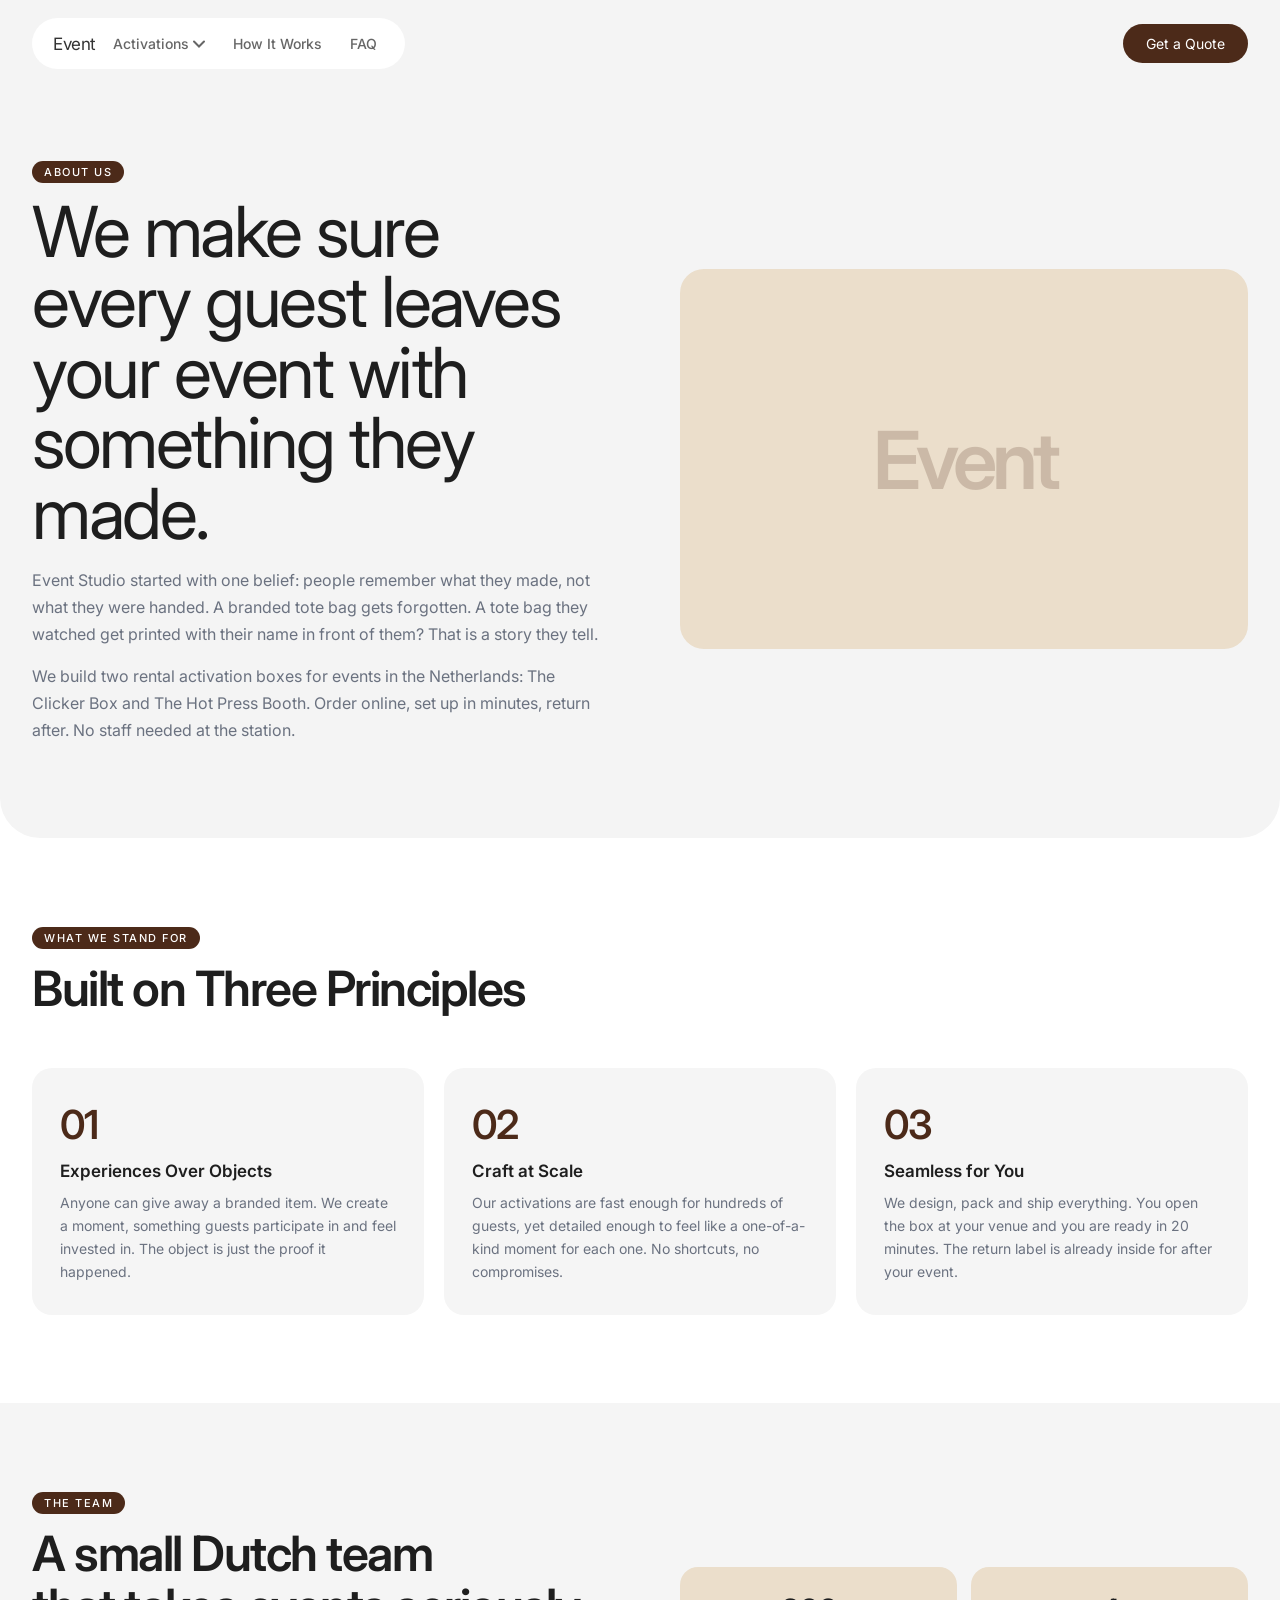
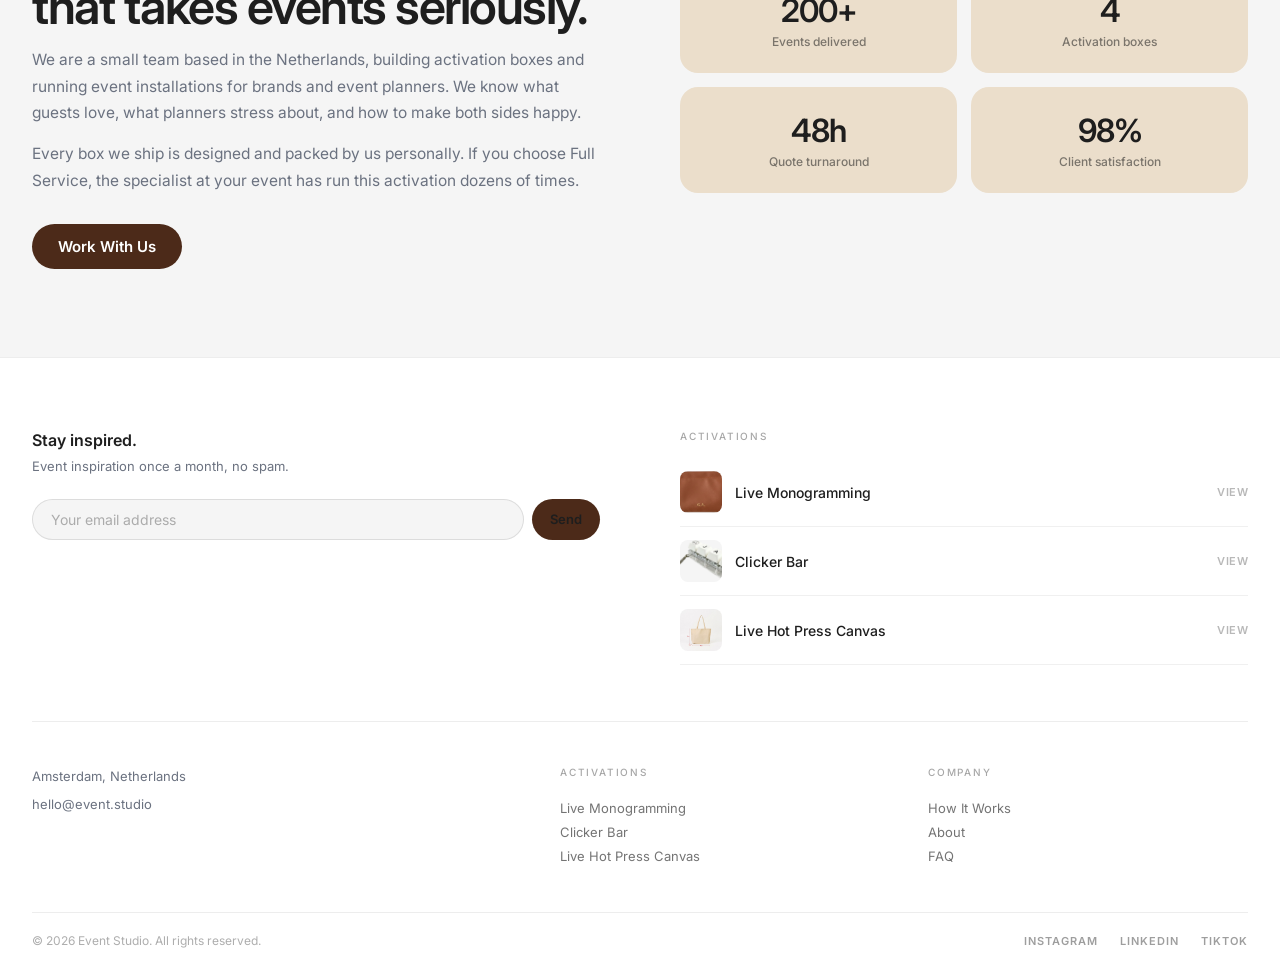
==== commit 32c1e35a: "Remove catalog page and all references to it across every page Co-Authored-By: Claude Sonnet 4.6 <no" ====
--- a/about.html
+++ b/about.html
@@ -48,7 +48,7 @@
   <div class="nav-links">
     <div class="nav-drop"><button class="nav-drop-btn">Activations<svg class="chevron" viewBox="0 0 12 8" fill="none" stroke="currentColor" stroke-width="2" stroke-linecap="round"><path d="M1 1.5l5 5 5-5"/></svg></button>
     <div class="nav-dropdown"><div class="nav-dropdown-menu"><a href="live-monogramming.html">Live Monogramming</a><a href="clicker-bar.html">Clicker Bar</a><a href="live-hot-press.html">Live Hot Press Canvas</a></div></div></div>
-    <a href="catalog.html" class="nav-link">Catalog</a><a href="pricing.html" class="nav-link">How It Works</a><a href="index.html#faq" class="nav-link">FAQ</a>
+    <a href="pricing.html" class="nav-link">How It Works</a><a href="index.html#faq" class="nav-link">FAQ</a>
   </div>
     <button class="hamburger" id="hamburger"><span></span><span></span></button>
 </div>
@@ -64,7 +64,7 @@
     <a href="live-hot-press.html" class="mob-item"><div class="mob-item-img"><img src="images/hot-03-tote-bag.png" alt="Live Hot Press Canvas"></div><div class="mob-item-info"><span class="mob-item-cat">Activation</span><span class="mob-item-name">Live Hot Press Canvas</span></div></a>
   </div>
   <div class="mob-nav-links">
-    <a href="catalog.html" class="mob-nav-text">Catalog</a>
+    
     <a href="pricing.html" class="mob-nav-text">How It Works</a>
     <a href="index.html#faq" class="mob-nav-text">FAQ</a>
   </div>
@@ -119,7 +119,7 @@
     <li><a href="clicker-bar.html"><div class="foot-act-left"><img src="images/img-card-clicker.png" alt="" class="foot-act-thumb">Clicker Bar</div><span class="foot-act-arrow">VIEW</span></a></li>
     <li><a href="live-hot-press.html"><div class="foot-act-left"><img src="images/hot-03-tote-bag.png" alt="" class="foot-act-thumb">Live Hot Press Canvas</div><span class="foot-act-arrow">VIEW</span></a></li>
   </ul></div></div>
-  <div class="foot-mid"><div class="foot-mid-info"><p>Amsterdam, Netherlands</p><p>hello@event.studio</p></div><div><div class="foot-col-label">Activations</div><div class="foot-col-links"><a href="live-monogramming.html">Live Monogramming</a><a href="clicker-bar.html">Clicker Bar</a><a href="live-hot-press.html">Live Hot Press Canvas</a></div></div><div><div class="foot-col-label">Company</div><div class="foot-col-links"><a href="catalog.html">Catalog</a><a href="pricing.html">How It Works</a><a href="about.html">About</a><a href="index.html#faq">FAQ</a></div></div></div>
+  <div class="foot-mid"><div class="foot-mid-info"><p>Amsterdam, Netherlands</p><p>hello@event.studio</p></div><div><div class="foot-col-label">Activations</div><div class="foot-col-links"><a href="live-monogramming.html">Live Monogramming</a><a href="clicker-bar.html">Clicker Bar</a><a href="live-hot-press.html">Live Hot Press Canvas</a></div></div><div><div class="foot-col-label">Company</div><div class="foot-col-links"><a href="pricing.html">How It Works</a><a href="about.html">About</a><a href="index.html#faq">FAQ</a></div></div></div>
   <div class="foot-bottom"><p>© 2026 Event Studio. All rights reserved.</p><div class="foot-socials"><a href="#">Instagram</a><a href="#">LinkedIn</a><a href="#">TikTok</a></div></div>
 </footer>
 <script>
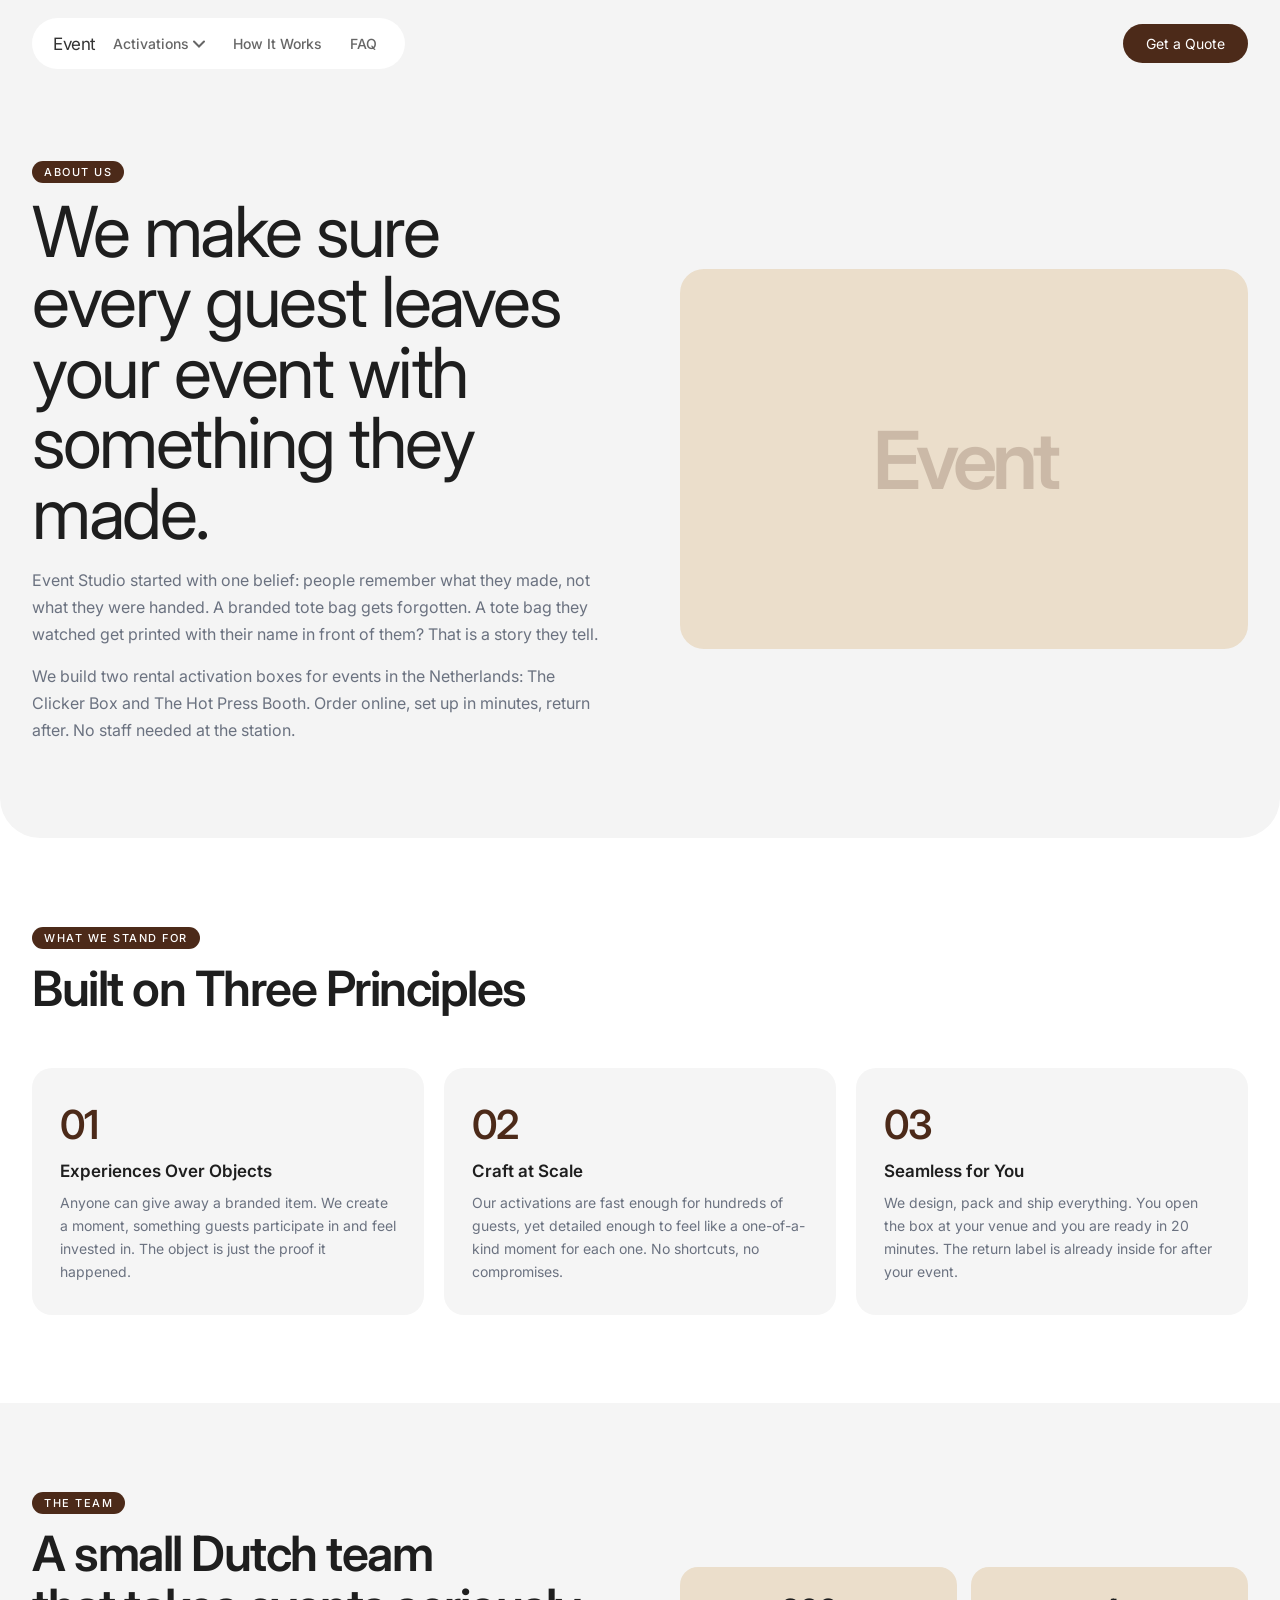
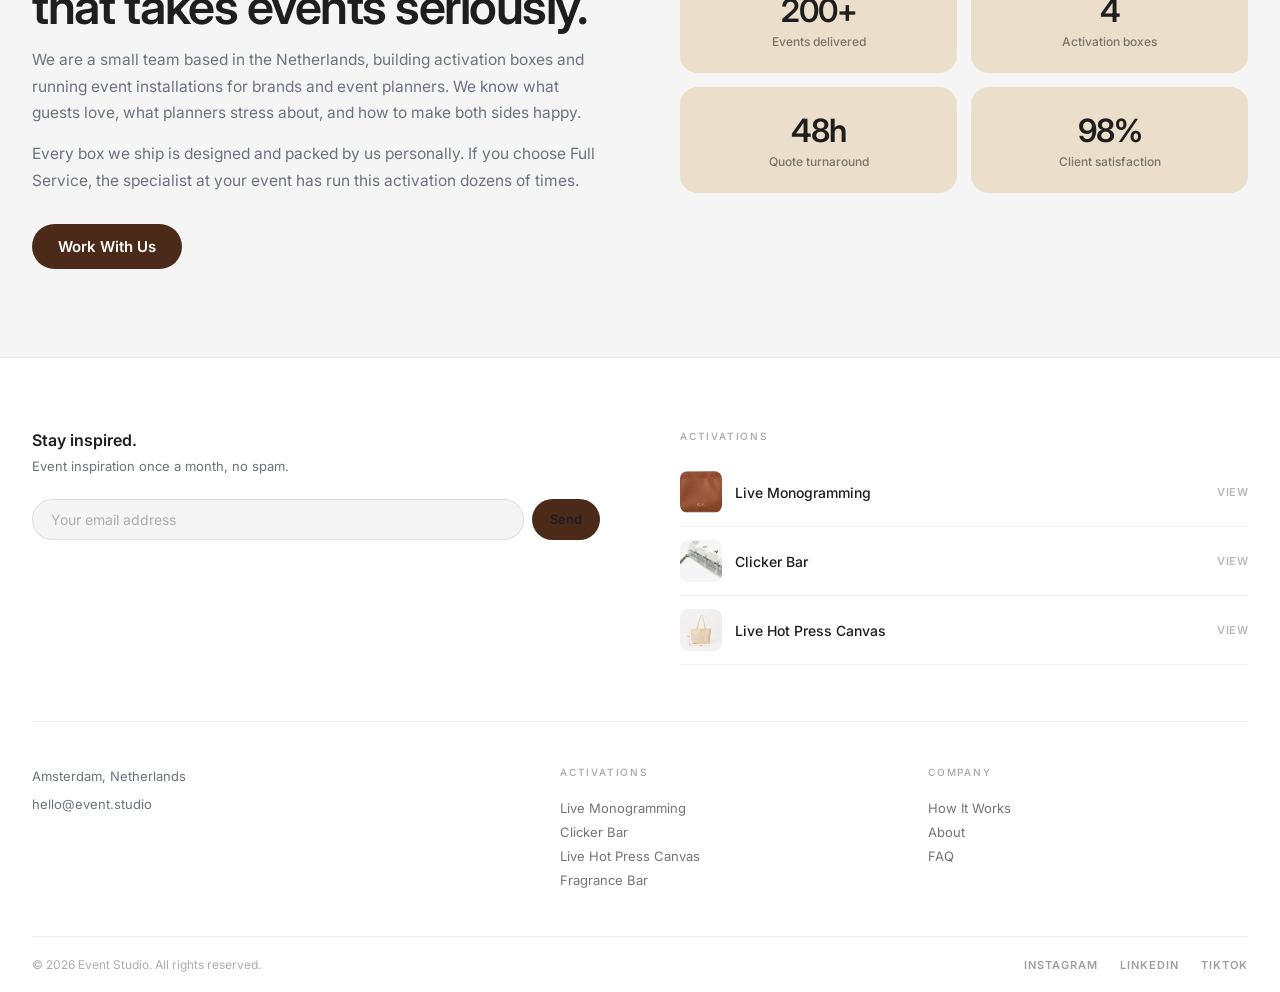
==== commit bb9922fb: "Add Fragrance Bar activation: new subpage, homepage card, nav and footer updated across all pages - " ====
--- a/about.html
+++ b/about.html
@@ -47,7 +47,7 @@
   <a href="index.html" class="nav-logo">Event</a>
   <div class="nav-links">
     <div class="nav-drop"><button class="nav-drop-btn">Activations<svg class="chevron" viewBox="0 0 12 8" fill="none" stroke="currentColor" stroke-width="2" stroke-linecap="round"><path d="M1 1.5l5 5 5-5"/></svg></button>
-    <div class="nav-dropdown"><div class="nav-dropdown-menu"><a href="live-monogramming.html">Live Monogramming</a><a href="clicker-bar.html">Clicker Bar</a><a href="live-hot-press.html">Live Hot Press Canvas</a></div></div></div>
+    <div class="nav-dropdown"><div class="nav-dropdown-menu"><a href="live-monogramming.html">Live Monogramming</a><a href="clicker-bar.html">Clicker Bar</a><a href="live-hot-press.html">Live Hot Press Canvas</a><a href="fragrance-bar.html">Fragrance Bar</a></div></div></div>
     <a href="pricing.html" class="nav-link">How It Works</a><a href="index.html#faq" class="nav-link">FAQ</a>
   </div>
     <button class="hamburger" id="hamburger"><span></span><span></span></button>
@@ -62,6 +62,7 @@
   <div class="mob-panel">
     <a href="clicker-bar.html" class="mob-item"><div class="mob-item-img"><img src="images/img-card-clicker.png" alt="Clicker Bar"></div><div class="mob-item-info"><span class="mob-item-cat">Activation</span><span class="mob-item-name">Clicker Bar</span></div></a>
     <a href="live-hot-press.html" class="mob-item"><div class="mob-item-img"><img src="images/hot-03-tote-bag.png" alt="Live Hot Press Canvas"></div><div class="mob-item-info"><span class="mob-item-cat">Activation</span><span class="mob-item-name">Live Hot Press Canvas</span></div></a>
+    <a href="fragrance-bar.html" class="mob-item"><div class="mob-item-img" style="background:#ede0d0;"></div><div class="mob-item-info"><span class="mob-item-cat">Activation</span><span class="mob-item-name">Fragrance Bar</span></div></a>
   </div>
   <div class="mob-nav-links">
     
@@ -119,7 +120,7 @@
     <li><a href="clicker-bar.html"><div class="foot-act-left"><img src="images/img-card-clicker.png" alt="" class="foot-act-thumb">Clicker Bar</div><span class="foot-act-arrow">VIEW</span></a></li>
     <li><a href="live-hot-press.html"><div class="foot-act-left"><img src="images/hot-03-tote-bag.png" alt="" class="foot-act-thumb">Live Hot Press Canvas</div><span class="foot-act-arrow">VIEW</span></a></li>
   </ul></div></div>
-  <div class="foot-mid"><div class="foot-mid-info"><p>Amsterdam, Netherlands</p><p>hello@event.studio</p></div><div><div class="foot-col-label">Activations</div><div class="foot-col-links"><a href="live-monogramming.html">Live Monogramming</a><a href="clicker-bar.html">Clicker Bar</a><a href="live-hot-press.html">Live Hot Press Canvas</a></div></div><div><div class="foot-col-label">Company</div><div class="foot-col-links"><a href="pricing.html">How It Works</a><a href="about.html">About</a><a href="index.html#faq">FAQ</a></div></div></div>
+  <div class="foot-mid"><div class="foot-mid-info"><p>Amsterdam, Netherlands</p><p>hello@event.studio</p></div><div><div class="foot-col-label">Activations</div><div class="foot-col-links"><a href="live-monogramming.html">Live Monogramming</a><a href="clicker-bar.html">Clicker Bar</a><a href="live-hot-press.html">Live Hot Press Canvas</a><a href="fragrance-bar.html">Fragrance Bar</a></div></div><div><div class="foot-col-label">Company</div><div class="foot-col-links"><a href="pricing.html">How It Works</a><a href="about.html">About</a><a href="index.html#faq">FAQ</a></div></div></div>
   <div class="foot-bottom"><p>© 2026 Event Studio. All rights reserved.</p><div class="foot-socials"><a href="#">Instagram</a><a href="#">LinkedIn</a><a href="#">TikTok</a></div></div>
 </footer>
 <script>
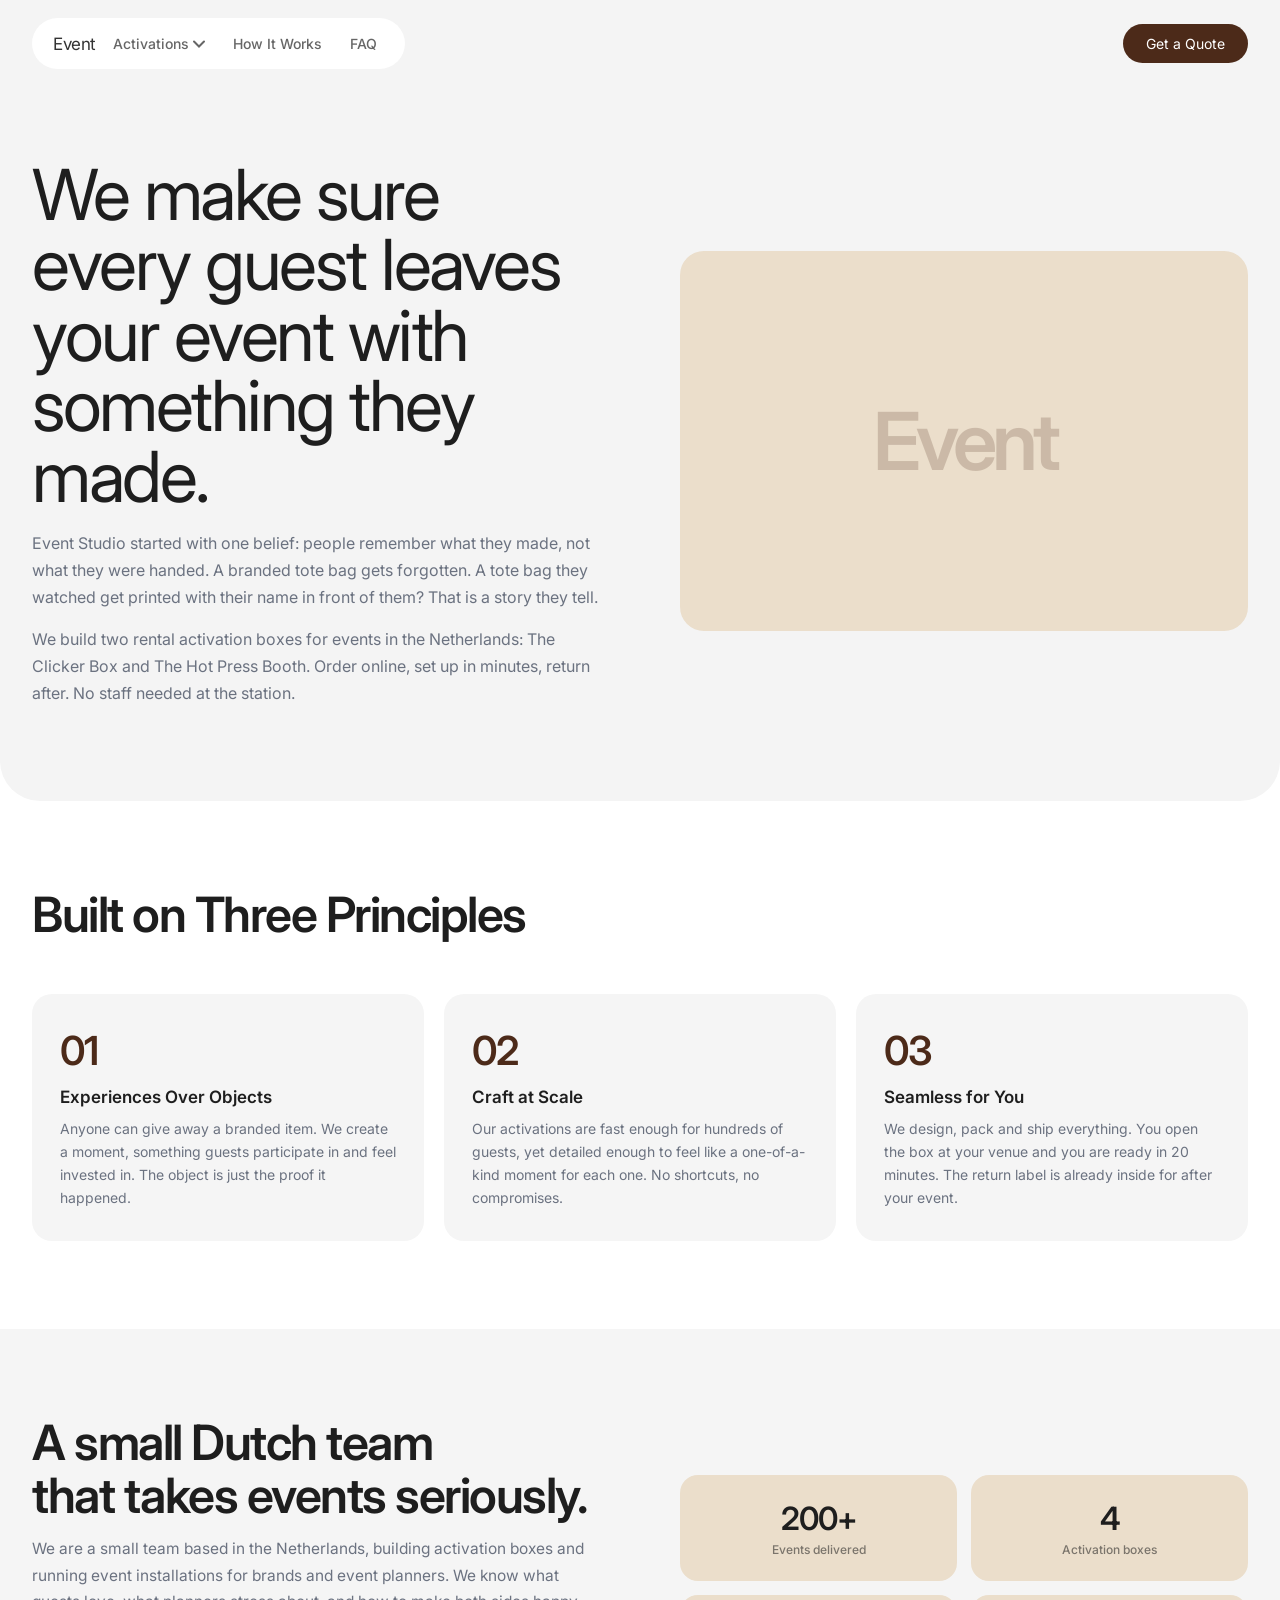
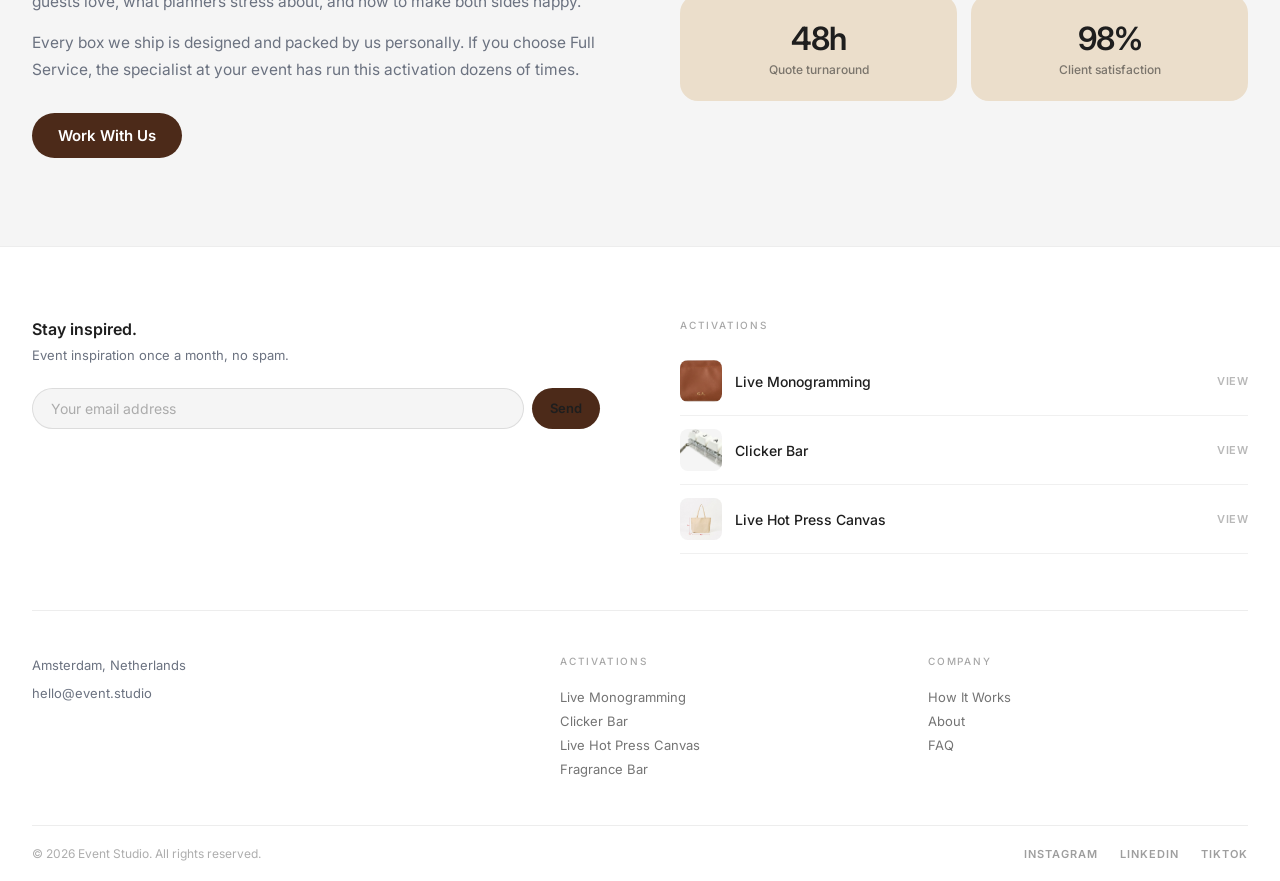
==== commit 499f5413: "Reorder homepage cards, remove subpage badge pills, cap h2 width - Homepage card order: Clicker Bar " ====
--- a/about.html
+++ b/about.html
@@ -75,7 +75,6 @@
 <section class="page-hero">
   <div class="page-hero-inner">
     <div>
-      <div class="sec-badge">About Us</div>
       <h1>We make sure every guest leaves<br>your event with something they made.</h1>
       <p>Event Studio started with one belief: people remember what they made, not what they were handed. A branded tote bag gets forgotten. A tote bag they watched get printed with their name in front of them? That is a story they tell.</p>
       <p>We build two rental activation boxes for events in the Netherlands: The Clicker Box and The Hot Press Booth. Order online, set up in minutes, return after. No staff needed at the station.</p>
@@ -86,7 +85,7 @@
 
 <section class="sec-values">
   <div class="sec-inner">
-    <div class="sec-hdr reveal"><div class="sec-badge">What We Stand For</div><h2 class="sec-h2">Built on Three Principles</h2></div>
+    <div class="sec-hdr reveal"><h2 class="sec-h2">Built on Three Principles</h2></div>
     <div class="values-grid">
       <div class="value-card reveal"><div class="value-num">01</div><h4>Experiences Over Objects</h4><p>Anyone can give away a branded item. We create a moment, something guests participate in and feel invested in. The object is just the proof it happened.</p></div>
       <div class="value-card reveal"><div class="value-num">02</div><h4>Craft at Scale</h4><p>Our activations are fast enough for hundreds of guests, yet detailed enough to feel like a one-of-a-kind moment for each one. No shortcuts, no compromises.</p></div>
@@ -98,7 +97,6 @@
 <section class="sec-team">
   <div class="team-inner">
     <div class="team-text reveal">
-      <div class="sec-badge">The Team</div>
       <h2 class="sec-h2">A small Dutch team<br>that takes events seriously.</h2>
       <p>We are a small team based in the Netherlands, building activation boxes and running event installations for brands and event planners. We know what guests love, what planners stress about, and how to make both sides happy.</p>
       <p>Every box we ship is designed and packed by us personally. If you choose Full Service, the specialist at your event has run this activation dozens of times.</p>
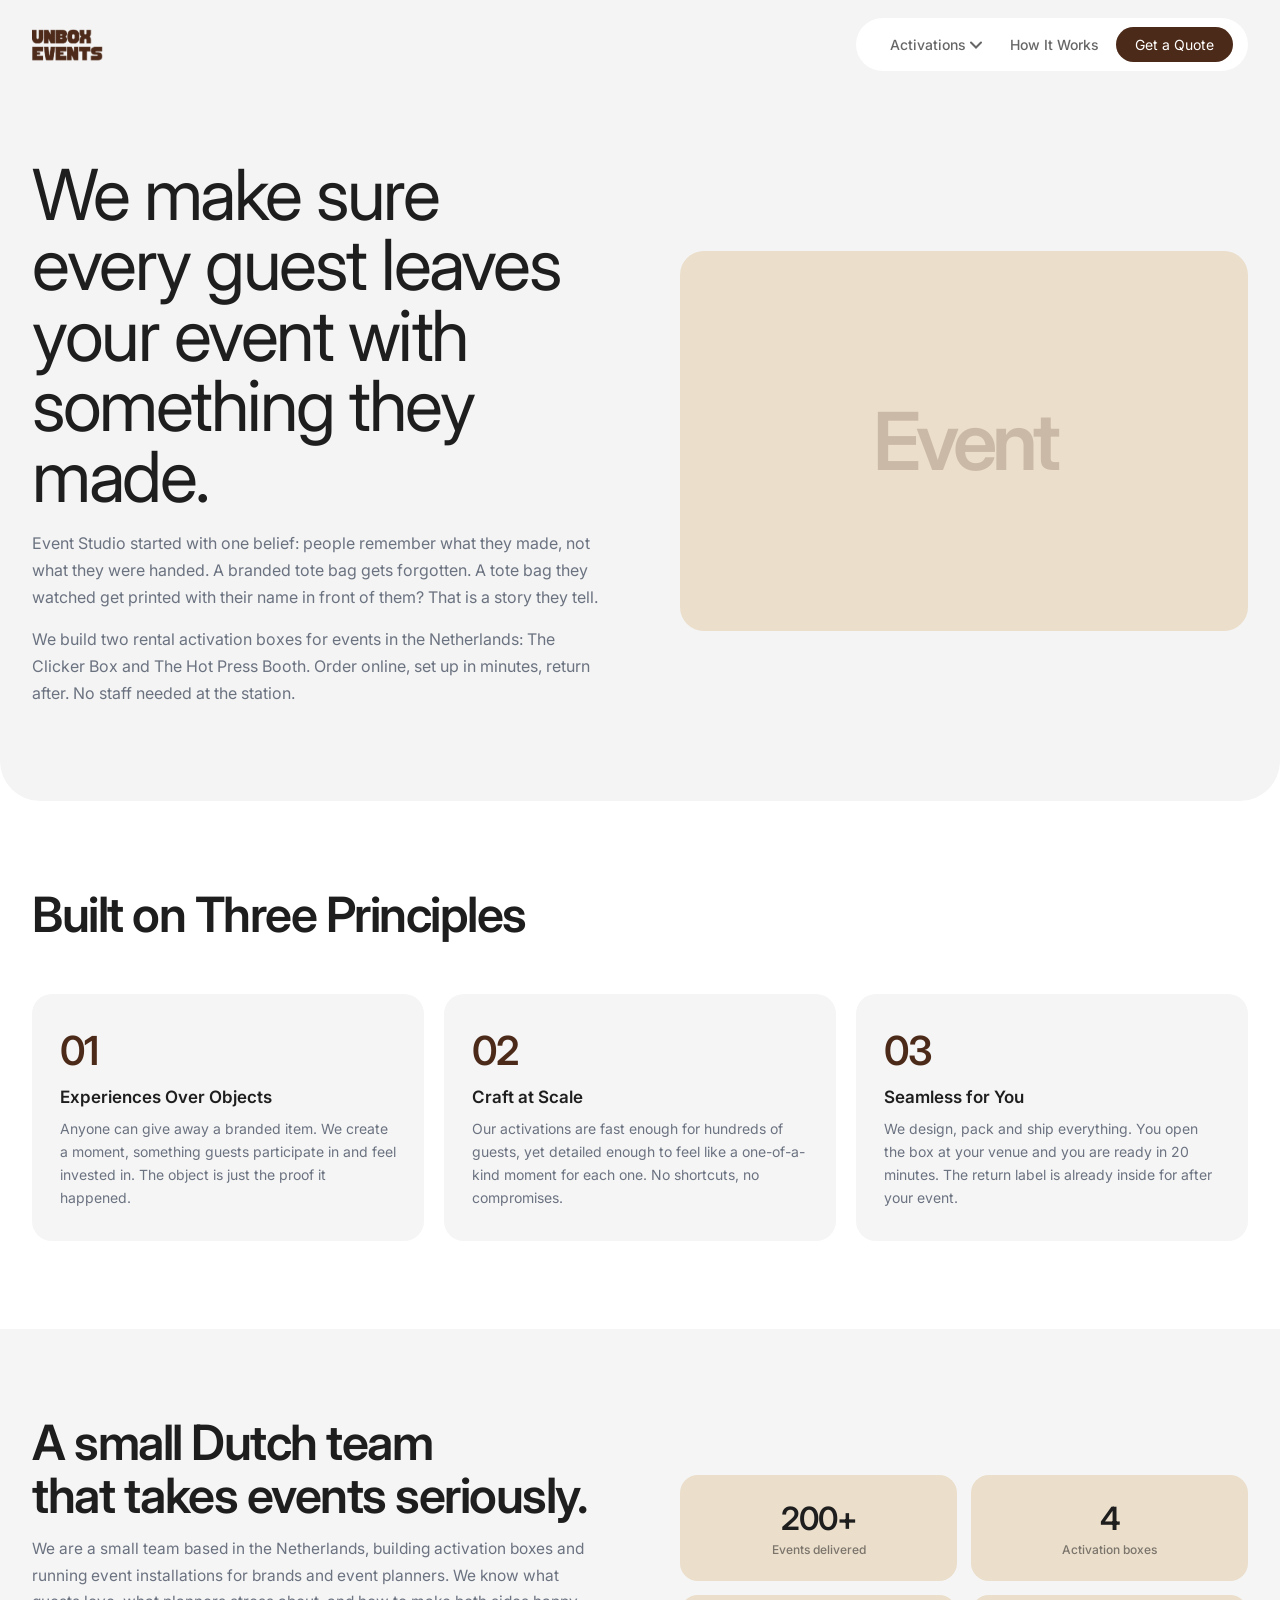
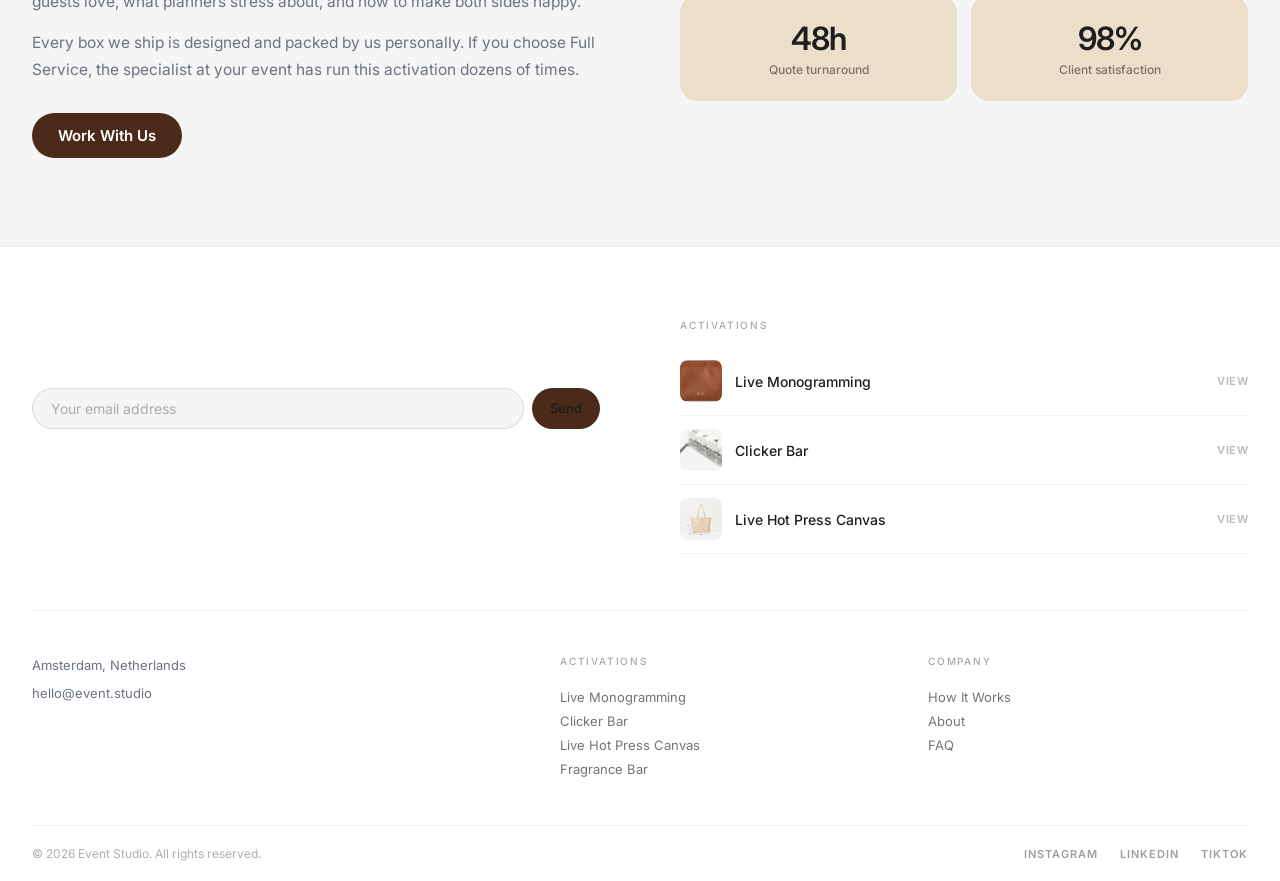
==== commit 8f97b687: "Add Unbox Events logo, restructure nav, update footer and FAQ - Replace text logo with Unbox Events " ====
--- a/about.html
+++ b/about.html
@@ -43,26 +43,27 @@
   </style>
 </head>
 <body>
-<nav class="nav"><div class="nav-inner">
-  <a href="index.html" class="nav-logo">Event</a>
+<nav class="nav">
+  <a href="index.html" class="nav-logo"><img src="images/logo.png" alt="Unbox Events"></a>
+  <div class="nav-inner">
   <div class="nav-links">
     <div class="nav-drop"><button class="nav-drop-btn">Activations<svg class="chevron" viewBox="0 0 12 8" fill="none" stroke="currentColor" stroke-width="2" stroke-linecap="round"><path d="M1 1.5l5 5 5-5"/></svg></button>
     <div class="nav-dropdown"><div class="nav-dropdown-menu"><a href="live-monogramming.html">Live Monogramming</a><a href="clicker-bar.html">Clicker Bar</a><a href="live-hot-press.html">Live Hot Press Canvas</a><a href="fragrance-bar.html">Fragrance Bar</a></div></div></div>
-    <a href="pricing.html" class="nav-link">How It Works</a><a href="index.html#faq" class="nav-link">FAQ</a>
+    <a href="pricing.html" class="nav-link">How It Works</a>
   </div>
+    <a href="book.html" class="btn-quote">Get a Quote</a>
     <button class="hamburger" id="hamburger"><span></span><span></span></button>
 </div>
-  <a href="book.html" class="btn-quote">Get a Quote</a>
 </nav>
 <div class="mobile-overlay" id="mobileOverlay">
   <div class="mob-top">
-    <a href="index.html" class="mob-logo">Event</a>
+    <a href="index.html" class="mob-logo"><img src="images/logo.png" alt="Unbox Events"></a>
     <button class="mob-close" id="mobClose"><svg viewBox="0 0 14 14" fill="none" stroke="currentColor" stroke-width="2.5" stroke-linecap="round"><path d="M1 1l12 12M13 1L1 13"/></svg></button>
   </div>
   <div class="mob-panel">
     <a href="clicker-bar.html" class="mob-item"><div class="mob-item-img"><img src="images/img-card-clicker.png" alt="Clicker Bar"></div><div class="mob-item-info"><span class="mob-item-cat">Activation</span><span class="mob-item-name">Clicker Bar</span></div></a>
     <a href="live-hot-press.html" class="mob-item"><div class="mob-item-img"><img src="images/hot-03-tote-bag.png" alt="Live Hot Press Canvas"></div><div class="mob-item-info"><span class="mob-item-cat">Activation</span><span class="mob-item-name">Live Hot Press Canvas</span></div></a>
-    <a href="fragrance-bar.html" class="mob-item"><div class="mob-item-img" style="background:#ede0d0;"></div><div class="mob-item-info"><span class="mob-item-cat">Activation</span><span class="mob-item-name">Fragrance Bar</span></div></a>
+    <a href="fragrance-bar.html" class="mob-item"><div class="mob-item-img"><img src="images/frag-hero.jpg" alt="Fragrance Bar"></div><div class="mob-item-info"><span class="mob-item-cat">Activation</span><span class="mob-item-name">Fragrance Bar</span></div></a>
   </div>
   <div class="mob-nav-links">
     
--- a/style.css
+++ b/style.css
@@ -59,11 +59,14 @@
   border: 1px solid var(--nav-border);
 }
 .nav-logo {
-  font-size: 17px;
-  font-weight: 400;
-  color: rgba(0,0,0,0.8);
-  letter-spacing: -0.5px;
-  margin-right: auto;
+  display: flex;
+  align-items: center;
+  flex-shrink: 0;
+}
+.nav-logo img {
+  height: 32px;
+  width: auto;
+  display: block;
 }
 .nav-links {
   display: flex;
@@ -147,7 +150,7 @@
   color: #fff;
   font-size: 14px;
   font-weight: 400;
-  padding: 10px 22px;
+  padding: 8px 18px;
   border-radius: var(--r-pill);
   transition: background .2s;
   white-space: nowrap;
@@ -202,12 +205,15 @@
   margin-bottom: 18px;
 }
 .mob-logo {
-  font-size: 16px;
-  font-weight: 600;
-  color: var(--char);
-  letter-spacing: -0.5px;
   text-decoration: none;
   margin-right: 4px;
+  display: flex;
+  align-items: center;
+}
+.mob-logo img {
+  height: 28px;
+  width: auto;
+  display: block;
 }
 .mob-topnav { display: flex; flex-wrap: wrap; gap: 2px; }
 .mob-topnav a {
@@ -409,12 +415,12 @@
 .foot-nl-heading {
   font-size: 16px;
   font-weight: 600;
-  color: var(--char);
+  color: #fff;
   margin-bottom: 6px;
 }
 .foot-nl p {
   font-size: 13px;
-  color: var(--muted);
+  color: #fff;
   margin-bottom: 22px;
   line-height: 1.55;
 }
@@ -589,6 +595,7 @@
 @media (max-width: 960px) {
   .nav-links, .btn-quote { display: none !important; }
   .hamburger { display: flex !important; }
+  .nav-inner { background: none; border: none; backdrop-filter: none; -webkit-backdrop-filter: none; padding: 0; }
 }
 
 @media (max-width: 768px) {
